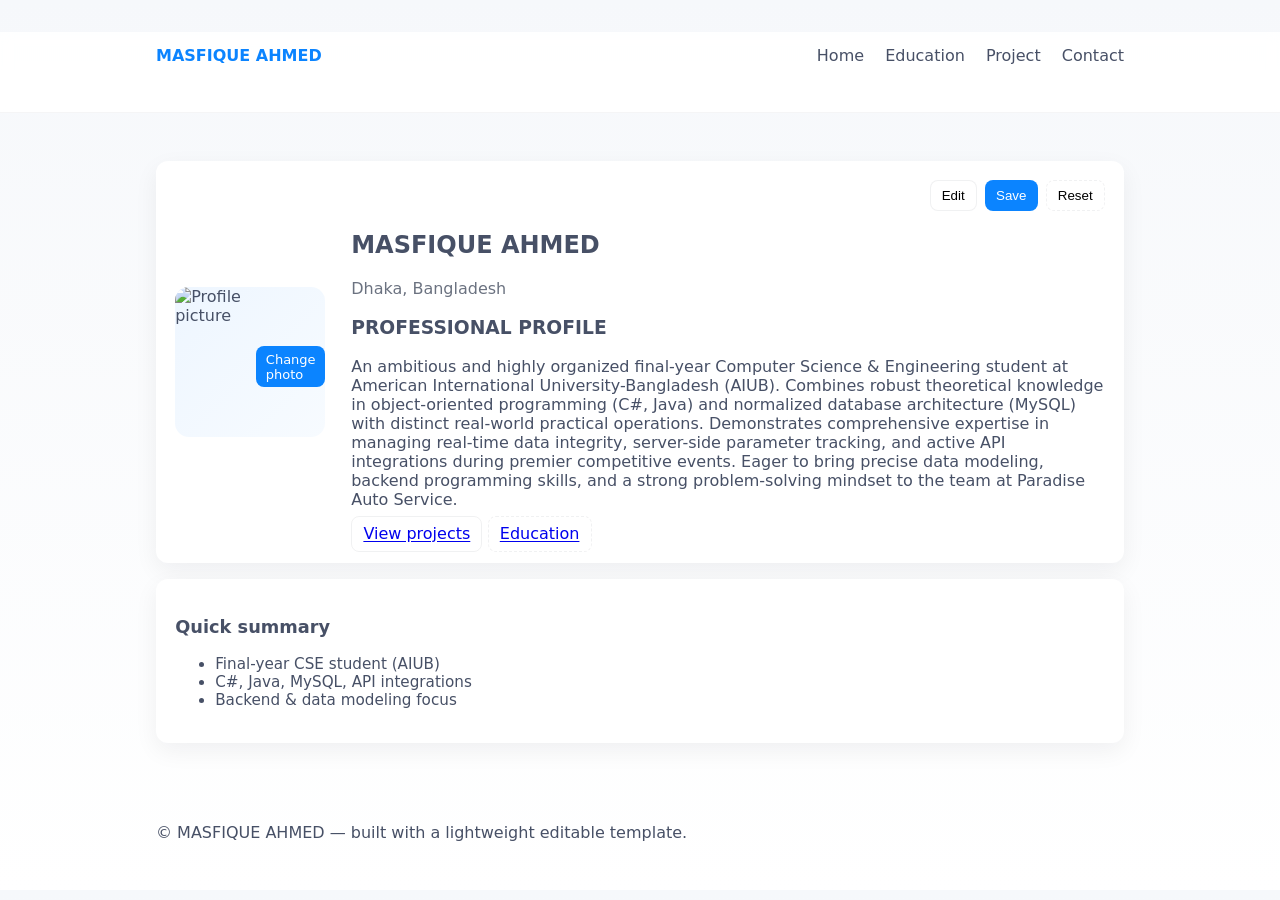
==== index.html @ b620c80f "Initial e-portfolio scaffold" ====
<!doctype html>
<html lang="en">
<head>
  <meta charset="utf-8" />
  <meta name="viewport" content="width=device-width,initial-scale=1" />
  <title>MASFIQUE AHMED — Portfolio</title>
  <link rel="stylesheet" href="css/styles.css">
</head>
<body>
  <header class="topbar">
    <div class="container topbar-inner">
      <a class="brand" href="index.html">MASFIQUE AHMED</a>
      <nav class="nav">
        <a href="index.html">Home</a>
        <a href="education.html">Education</a>
        <a href="projects.html">Project</a>
        <a href="contact.html">Contact</a>
      </nav>
    </div>
  </header>

  <main class="container">
    <section class="hero card">
      <div class="hero-left">
        <div class="avatar-wrap">
          <img id="profileImage" src="" alt="Profile picture" />
          <label class="upload-label">
            <input id="profileImageInput" type="file" accept="image/*" />
            Change photo
          </label>
        </div>
      </div>

      <div class="hero-right">
        <div class="actions">
          <button id="editToggle" class="btn">Edit</button>
          <button id="saveBtn" class="btn primary">Save</button>
          <button id="resetBtn" class="btn ghost">Reset</button>
        </div>

        <h1 id="fullName" contenteditable="false">MASFIQUE AHMED</h1>
        <p id="location" class="muted" contenteditable="false">Dhaka, Bangladesh</p>

        <h3>PROFESSIONAL PROFILE</h3>
        <p id="profileText" contenteditable="false">
An ambitious and highly organized final-year Computer Science &amp; Engineering student at American International University-Bangladesh (AIUB). Combines robust theoretical knowledge in object-oriented programming (C#, Java) and normalized database architecture (MySQL) with distinct real-world practical operations. Demonstrates comprehensive expertise in managing real-time data integrity, server-side parameter tracking, and active API integrations during premier competitive events. Eager to bring precise data modeling, backend programming skills, and a strong problem-solving mindset to the team at Paradise Auto Service.
        </p>

        <div class="quicklinks">
          <a href="projects.html" class="btn">View projects</a>
          <a href="education.html" class="btn ghost">Education</a>
        </div>
      </div>
    </section>

    <section class="card small">
      <h3>Quick summary</h3>
      <ul id="summaryList">
        <li contenteditable="false">Final-year CSE student (AIUB)</li>
        <li contenteditable="false">C#, Java, MySQL, API integrations</li>
        <li contenteditable="false">Backend &amp; data modeling focus</li>
      </ul>
    </section>
  </main>

  <footer class="footer">
    <div class="container">
      © <span id="footerName">MASFIQUE AHMED</span> — built with a lightweight editable template.
    </div>
  </footer>

  <script src="js/app.js"></script>
</body>
</html>
---- css/styles.css ----
:root{
  --bg:#f6f8fb; --card:#fff; --muted:#475066; --accent:#0b84ff; --glass: rgba(255,255,255,0.6);
  --radius:12px; --shadow: 0 8px 24px rgba(16,24,40,0.06);
  font-family: Inter, ui-sans-serif, system-ui, -apple-system, "Segoe UI", Roboto, "Helvetica Neue", Arial;
}
*{box-sizing:border-box}
body{margin:0;background:linear-gradient(180deg,var(--bg),#fff);color:var(--muted);-webkit-font-smoothing:antialiased}
.container{max-width:1000px;margin:2rem auto;padding:1rem}
.topbar{background:rgba(255,255,255,0.9);backdrop-filter:blur(6px);border-bottom:1px solid rgba(15,23,42,0.04)}
.topbar-inner{display:flex;justify-content:space-between;align-items:center;padding:0.9rem 1rem}
.brand{font-weight:700;color:var(--accent);text-decoration:none}
.nav a{margin-left:1rem;color:var(--muted);text-decoration:none}
.card{background:var(--card);border-radius:var(--radius);padding:1.2rem;box-shadow:var(--shadow);margin-bottom:1rem}
.hero{display:flex;gap:1rem;align-items:center}
.hero-left{flex:0 0 160px}
.hero-right{flex:1}
.avatar-wrap{position:relative;width:150px;height:150px;border-radius:14px;overflow:hidden;background:linear-gradient(135deg,#eef6ff,#f7fbff);display:flex;align-items:center;justify-content:center}
.avatar-wrap img{width:100%;height:100%;object-fit:cover;display:block}
.upload-label{display:inline-block;margin-top:0.6rem;background:#0b84ff;color:#fff;padding:0.35rem 0.6rem;border-radius:8px;font-size:13px;cursor:pointer}
.upload-label.small{padding:0.25rem 0.45rem;font-size:12px}
.actions{display:flex;gap:0.5rem;justify-content:flex-end;margin-bottom:0.6rem}
.btn{border:1px solid rgba(15,23,42,0.06);background:#fff;padding:0.45rem 0.7rem;border-radius:8px;cursor:pointer}
.btn.primary{background:var(--accent);color:#fff;border:none}
.btn.ghost{background:transparent;border:1px dashed rgba(15,23,42,0.06)}
.muted{color:#6b7280}
.small{font-size:0.95rem}
.edu-item{display:flex;gap:1rem;align-items:center;padding:.6rem 0}
.edu-meta{flex:1}
.edu-image img{width:140px;height:100px;object-fit:cover;border-radius:8px}
.project-card{display:flex;gap:1rem;align-items:flex-start;margin-bottom:1rem}
.project-image img{width:180px;height:110px;object-fit:cover;border-radius:8px}
.contact-grid{display:flex;gap:1rem;align-items:center}
.contact-photo img{width:120px;height:120px;object-fit:cover;border-radius:10px}
@media (max-width:800px){
  .hero{flex-direction:column;align-items:flex-start}
  .edu-item{flex-direction:column;align-items:flex-start}
  .project-card{flex-direction:column}
  .contact-grid{flex-direction:column}
}
[contenteditable="true"]{outline:2px dashed rgba(11,132,255,0.12);padding:.15rem;border-radius:6px}
input[type="file"]{display:none}
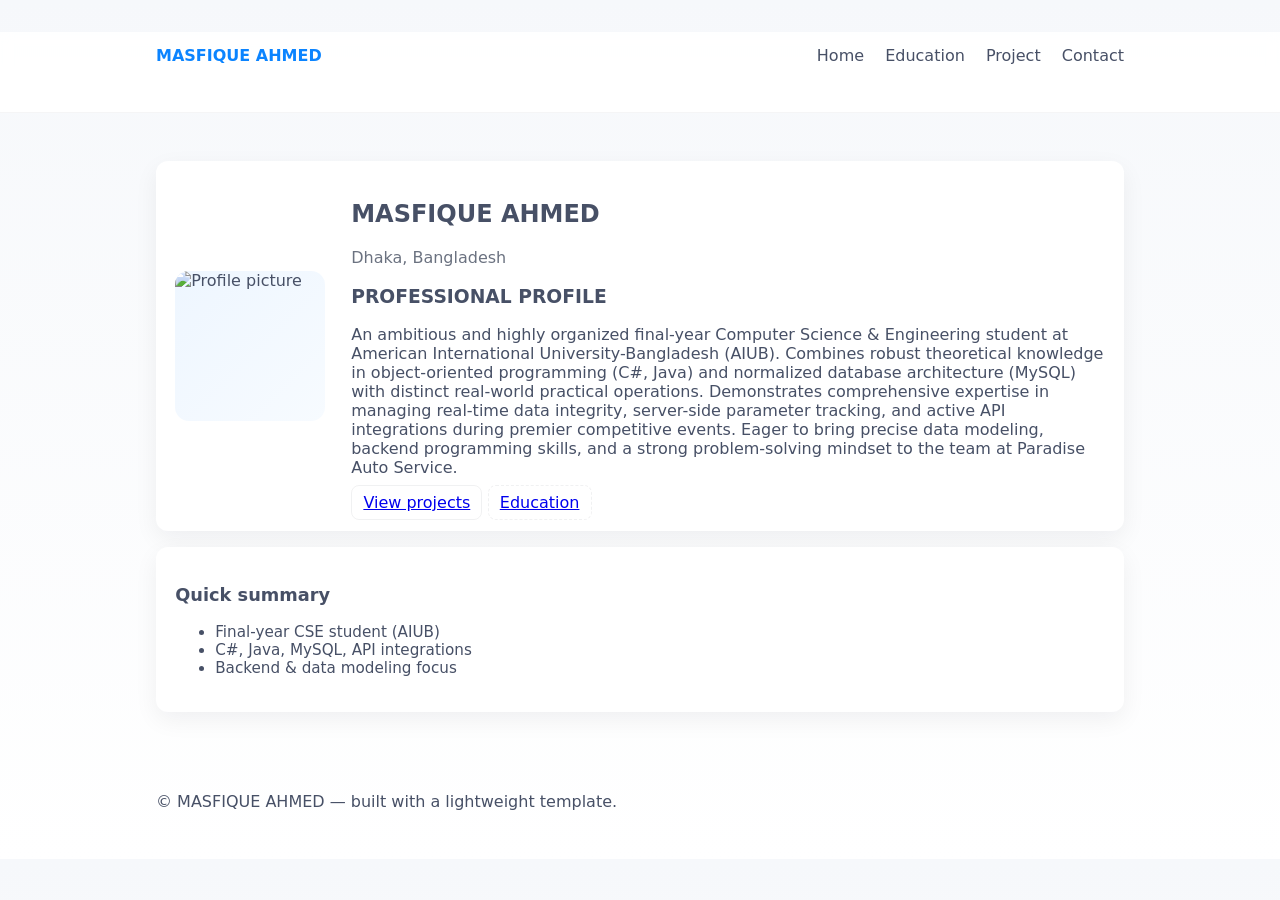
==== commit 4560b28e: "Make site view-only: remove edit/upload UI and switch to viewer-only JS" ====
--- a/index.html
+++ b/index.html
@@ -24,25 +24,15 @@
       <div class="hero-left">
         <div class="avatar-wrap">
           <img id="profileImage" src="" alt="Profile picture" />
-          <label class="upload-label">
-            <input id="profileImageInput" type="file" accept="image/*" />
-            Change photo
-          </label>
         </div>
       </div>
 
       <div class="hero-right">
-        <div class="actions">
-          <button id="editToggle" class="btn">Edit</button>
-          <button id="saveBtn" class="btn primary">Save</button>
-          <button id="resetBtn" class="btn ghost">Reset</button>
-        </div>
-
-        <h1 id="fullName" contenteditable="false">MASFIQUE AHMED</h1>
-        <p id="location" class="muted" contenteditable="false">Dhaka, Bangladesh</p>
+        <h1 id="fullName">MASFIQUE AHMED</h1>
+        <p id="location" class="muted">Dhaka, Bangladesh</p>
 
         <h3>PROFESSIONAL PROFILE</h3>
-        <p id="profileText" contenteditable="false">
+        <p id="profileText">
 An ambitious and highly organized final-year Computer Science &amp; Engineering student at American International University-Bangladesh (AIUB). Combines robust theoretical knowledge in object-oriented programming (C#, Java) and normalized database architecture (MySQL) with distinct real-world practical operations. Demonstrates comprehensive expertise in managing real-time data integrity, server-side parameter tracking, and active API integrations during premier competitive events. Eager to bring precise data modeling, backend programming skills, and a strong problem-solving mindset to the team at Paradise Auto Service.
         </p>
 
@@ -56,16 +46,16 @@
     <section class="card small">
       <h3>Quick summary</h3>
       <ul id="summaryList">
-        <li contenteditable="false">Final-year CSE student (AIUB)</li>
-        <li contenteditable="false">C#, Java, MySQL, API integrations</li>
-        <li contenteditable="false">Backend &amp; data modeling focus</li>
+        <li>Final-year CSE student (AIUB)</li>
+        <li>C#, Java, MySQL, API integrations</li>
+        <li>Backend &amp; data modeling focus</li>
       </ul>
     </section>
   </main>
 
   <footer class="footer">
     <div class="container">
-      © <span id="footerName">MASFIQUE AHMED</span> — built with a lightweight editable template.
+      © <span id="footerName">MASFIQUE AHMED</span> — built with a lightweight template.
     </div>
   </footer>
 
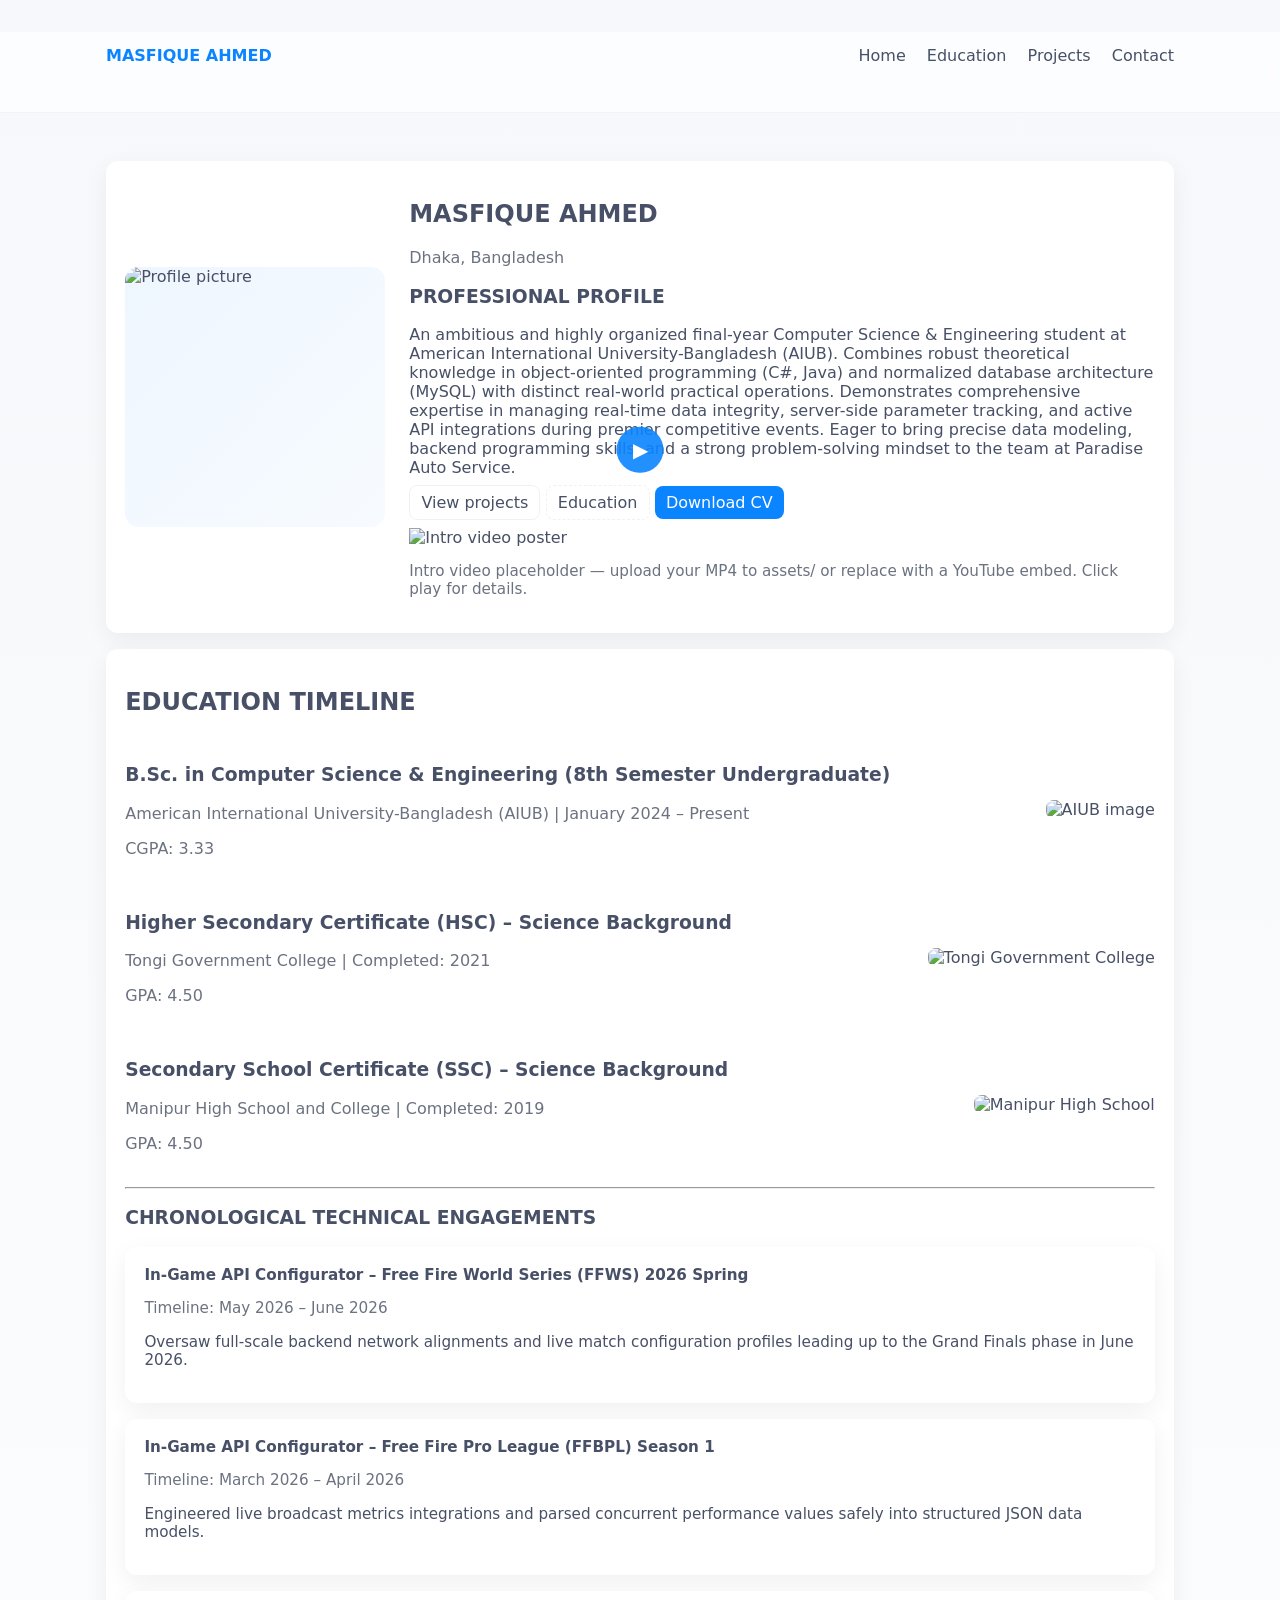
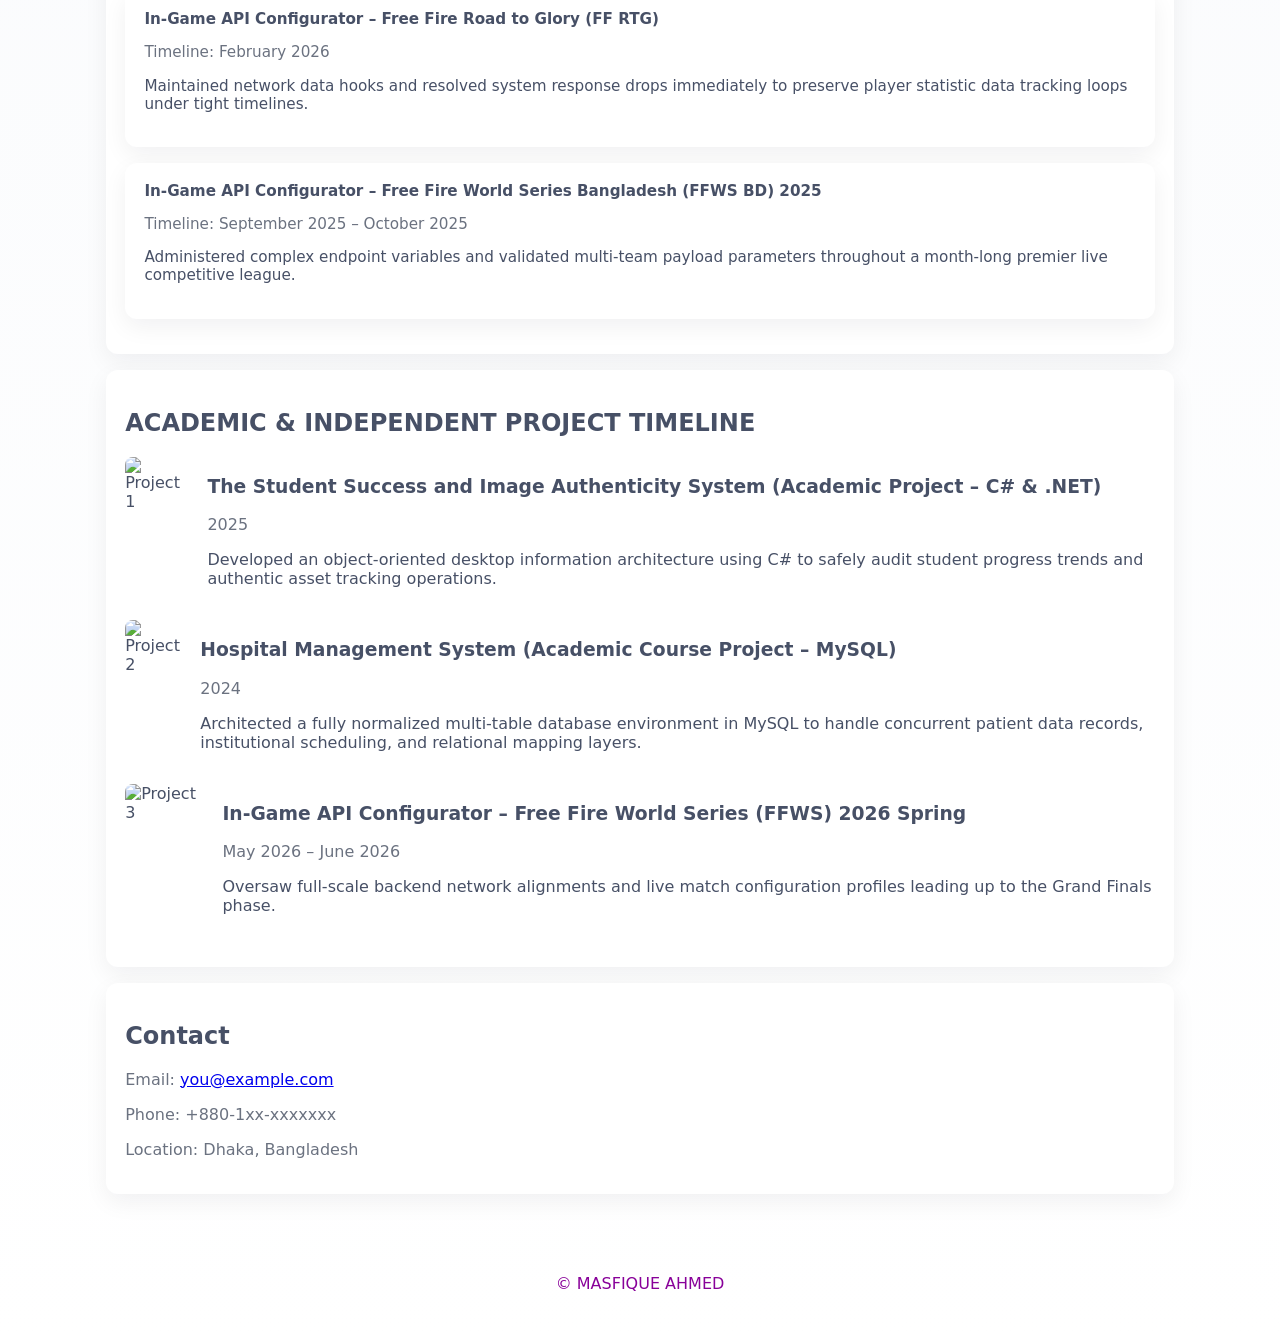
==== commit b2c6d464: "Convert to single-page site: add animations, intro video and CV placeholders" ====
--- a/index.html
+++ b/index.html
@@ -4,61 +4,184 @@
   <meta charset="utf-8" />
   <meta name="viewport" content="width=device-width,initial-scale=1" />
   <title>MASFIQUE AHMED — Portfolio</title>
+
+  <!-- AOS (Animate On Scroll) -->
+  <link href="https://cdnjs.cloudflare.com/ajax/libs/aos/2.3.4/aos.css" rel="stylesheet">
   <link rel="stylesheet" href="css/styles.css">
 </head>
 <body>
   <header class="topbar">
     <div class="container topbar-inner">
-      <a class="brand" href="index.html">MASFIQUE AHMED</a>
+      <a class="brand" href="#home">MASFIQUE AHMED</a>
       <nav class="nav">
-        <a href="index.html">Home</a>
-        <a href="education.html">Education</a>
-        <a href="projects.html">Project</a>
-        <a href="contact.html">Contact</a>
+        <a href="#home">Home</a>
+        <a href="#education">Education</a>
+        <a href="#projects">Projects</a>
+        <a href="#contact">Contact</a>
       </nav>
     </div>
   </header>
 
   <main class="container">
-    <section class="hero card">
-      <div class="hero-left">
+    <section id="home" class="hero card">
+      <div class="hero-left" data-aos="fade-right">
         <div class="avatar-wrap">
-          <img id="profileImage" src="" alt="Profile picture" />
+          <img id="profileImage" src="https://via.placeholder.com/300x300?text=Profile+Image" alt="Profile picture" />
         </div>
       </div>
 
-      <div class="hero-right">
+      <div class="hero-right" data-aos="fade-left">
         <h1 id="fullName">MASFIQUE AHMED</h1>
         <p id="location" class="muted">Dhaka, Bangladesh</p>
 
         <h3>PROFESSIONAL PROFILE</h3>
-        <p id="profileText">
-An ambitious and highly organized final-year Computer Science &amp; Engineering student at American International University-Bangladesh (AIUB). Combines robust theoretical knowledge in object-oriented programming (C#, Java) and normalized database architecture (MySQL) with distinct real-world practical operations. Demonstrates comprehensive expertise in managing real-time data integrity, server-side parameter tracking, and active API integrations during premier competitive events. Eager to bring precise data modeling, backend programming skills, and a strong problem-solving mindset to the team at Paradise Auto Service.
-        </p>
+        <p id="profileText">An ambitious and highly organized final-year Computer Science &amp; Engineering student at American International University-Bangladesh (AIUB). Combines robust theoretical knowledge in object-oriented programming (C#, Java) and normalized database architecture (MySQL) with distinct real-world practical operations. Demonstrates comprehensive expertise in managing real-time data integrity, server-side parameter tracking, and active API integrations during premier competitive events. Eager to bring precise data modeling, backend programming skills, and a strong problem-solving mindset to the team at Paradise Auto Service.</p>
 
         <div class="quicklinks">
-          <a href="projects.html" class="btn">View projects</a>
-          <a href="education.html" class="btn ghost">Education</a>
+          <a href="#projects" class="btn">View projects</a>
+          <a href="#education" class="btn ghost">Education</a>
+          <a href="assets/cv.pdf" class="btn primary" download>Download CV</a>
         </div>
+
+        <div class="intro-video" style="margin-top:1rem">
+          <div class="video-poster" id="videoPoster" aria-label="Intro video">
+            <img src="https://via.placeholder.com/800x450?text=Intro+video+placeholder" alt="Intro video poster" />
+            <button id="playVideo" class="play-btn">▶</button>
+          </div>
+          <p class="muted small">Intro video placeholder — upload your MP4 to assets/ or replace with a YouTube embed. Click play for details.</p>
+        </div>
+
       </div>
     </section>
 
-    <section class="card small">
-      <h3>Quick summary</h3>
-      <ul id="summaryList">
-        <li>Final-year CSE student (AIUB)</li>
-        <li>C#, Java, MySQL, API integrations</li>
-        <li>Backend &amp; data modeling focus</li>
-      </ul>
+    <section id="education" class="card" data-aos="fade-up">
+      <h2>EDUCATION TIMELINE</h2>
+
+      <article class="edu-item">
+        <div class="edu-meta">
+          <h3>B.Sc. in Computer Science &amp; Engineering (8th Semester Undergraduate)</h3>
+          <p class="muted">American International University-Bangladesh (AIUB) | January 2024 – Present</p>
+          <p class="muted">CGPA: 3.33</p>
+        </div>
+        <div class="edu-image">
+          <img src="https://via.placeholder.com/300x180?text=AIUB+image" alt="AIUB image" />
+        </div>
+      </article>
+
+      <article class="edu-item">
+        <div class="edu-meta">
+          <h3>Higher Secondary Certificate (HSC) – Science Background</h3>
+          <p class="muted">Tongi Government College | Completed: 2021</p>
+          <p class="muted">GPA: 4.50</p>
+        </div>
+        <div class="edu-image">
+          <img src="https://via.placeholder.com/300x180?text=Tongi+College" alt="Tongi Government College" />
+        </div>
+      </article>
+
+      <article class="edu-item">
+        <div class="edu-meta">
+          <h3>Secondary School Certificate (SSC) – Science Background</h3>
+          <p class="muted">Manipur High School and College | Completed: 2019</p>
+          <p class="muted">GPA: 4.50</p>
+        </div>
+        <div class="edu-image">
+          <img src="https://via.placeholder.com/300x180?text=Manipur+High+School" alt="Manipur High School" />
+        </div>
+      </article>
+
+      <hr />
+
+      <h3>CHRONOLOGICAL TECHNICAL ENGAGEMENTS</h3>
+      <div id="techEngagements">
+        <div class="card small item">
+          <strong>In-Game API Configurator – Free Fire World Series (FFWS) 2026 Spring</strong>
+          <p class="muted">Timeline: May 2026 – June 2026</p>
+          <p>Oversaw full-scale backend network alignments and live match configuration profiles leading up to the Grand Finals phase in June 2026.</p>
+        </div>
+
+        <div class="card small item">
+          <strong>In-Game API Configurator – Free Fire Pro League (FFBPL) Season 1</strong>
+          <p class="muted">Timeline: March 2026 – April 2026</p>
+          <p>Engineered live broadcast metrics integrations and parsed concurrent performance values safely into structured JSON data models.</p>
+        </div>
+
+        <div class="card small item">
+          <strong>In-Game API Configurator – Free Fire Road to Glory (FF RTG)</strong>
+          <p class="muted">Timeline: February 2026</p>
+          <p>Maintained network data hooks and resolved system response drops immediately to preserve player statistic data tracking loops under tight timelines.</p>
+        </div>
+
+        <div class="card small item">
+          <strong>In-Game API Configurator – Free Fire World Series Bangladesh (FFWS BD) 2025</strong>
+          <p class="muted">Timeline: September 2025 – October 2025</p>
+          <p>Administered complex endpoint variables and validated multi-team payload parameters throughout a month-long premier live competitive league.</p>
+        </div>
+      </div>
+
     </section>
+
+    <section id="projects" class="card" data-aos="fade-up">
+      <h2>ACADEMIC &amp; INDEPENDENT PROJECT TIMELINE</h2>
+
+      <div class="project-card">
+        <div class="project-image"><img src="https://via.placeholder.com/420x260?text=Project+1" alt="Project 1"></div>
+        <div class="project-body">
+          <h3>The Student Success and Image Authenticity System (Academic Project – C# &amp; .NET)</h3>
+          <p class="muted">2025</p>
+          <p>Developed an object-oriented desktop information architecture using C# to safely audit student progress trends and authentic asset tracking operations.</p>
+        </div>
+      </div>
+
+      <div class="project-card">
+        <div class="project-image"><img src="https://via.placeholder.com/420x260?text=Project+2" alt="Project 2"></div>
+        <div class="project-body">
+          <h3>Hospital Management System (Academic Course Project – MySQL)</h3>
+          <p class="muted">2024</p>
+          <p>Architected a fully normalized multi-table database environment in MySQL to handle concurrent patient data records, institutional scheduling, and relational mapping layers.</p>
+        </div>
+      </div>
+
+      <div class="project-card">
+        <div class="project-image"><img src="https://via.placeholder.com/420x260?text=Project+3" alt="Project 3"></div>
+        <div class="project-body">
+          <h3>In-Game API Configurator – Free Fire World Series (FFWS) 2026 Spring</h3>
+          <p class="muted">May 2026 – June 2026</p>
+          <p>Oversaw full-scale backend network alignments and live match configuration profiles leading up to the Grand Finals phase.</p>
+        </div>
+      </div>
+
+    </section>
+
+    <section id="contact" class="card" data-aos="fade-up">
+      <h2>Contact</h2>
+      <p class="muted">Email: <a href="mailto:you@example.com">you@example.com</a></p>
+      <p class="muted">Phone: +880-1xx-xxxxxxx</p>
+      <p class="muted">Location: Dhaka, Bangladesh</p>
+    </section>
+
   </main>
 
   <footer class="footer">
     <div class="container">
-      © <span id="footerName">MASFIQUE AHMED</span> — built with a lightweight template.
+      © MASFIQUE AHMED
     </div>
   </footer>
 
+  <!-- Video modal -->
+  <div id="videoModal" class="modal">
+    <div class="modal-content">
+      <button id="closeModal" class="modal-close">✕</button>
+      <div id="modalBody">
+        <h3>Intro video placeholder</h3>
+        <p>Replace this with your MP4 uploaded to <code>assets/intro.mp4</code> or replace the markup with a YouTube embed.
+        </p>
+        <p>When you have a video, upload it to <code>assets/intro.mp4</code> in the repo and replace this content with an HTML5 video tag or an iframe embed.</p>
+      </div>
+    </div>
+  </div>
+
+  <script src="https://cdnjs.cloudflare.com/ajax/libs/aos/2.3.4/aos.js"></script>
   <script src="js/app.js"></script>
 </body>
 </html>
--- a/css/styles.css
+++ b/css/styles.css
@@ -1,41 +1,47 @@
+/* Single-page styles and animations */
 :root{
   --bg:#f6f8fb; --card:#fff; --muted:#475066; --accent:#0b84ff; --glass: rgba(255,255,255,0.6);
   --radius:12px; --shadow: 0 8px 24px rgba(16,24,40,0.06);
   font-family: Inter, ui-sans-serif, system-ui, -apple-system, "Segoe UI", Roboto, "Helvetica Neue", Arial;
 }
 *{box-sizing:border-box}
+html{scroll-behavior:smooth}
 body{margin:0;background:linear-gradient(180deg,var(--bg),#fff);color:var(--muted);-webkit-font-smoothing:antialiased}
-.container{max-width:1000px;margin:2rem auto;padding:1rem}
-.topbar{background:rgba(255,255,255,0.9);backdrop-filter:blur(6px);border-bottom:1px solid rgba(15,23,42,0.04)}
+.container{max-width:1100px;margin:2rem auto;padding:1rem}
+.topbar{position:sticky;top:0;z-index:40;background:rgba(255,255,255,0.7);backdrop-filter:blur(6px);border-bottom:1px solid rgba(15,23,42,0.04)}
 .topbar-inner{display:flex;justify-content:space-between;align-items:center;padding:0.9rem 1rem}
 .brand{font-weight:700;color:var(--accent);text-decoration:none}
 .nav a{margin-left:1rem;color:var(--muted);text-decoration:none}
 .card{background:var(--card);border-radius:var(--radius);padding:1.2rem;box-shadow:var(--shadow);margin-bottom:1rem}
-.hero{display:flex;gap:1rem;align-items:center}
-.hero-left{flex:0 0 160px}
+.hero{display:flex;gap:1.5rem;align-items:center}
+.hero-left{flex:0 0 260px}
 .hero-right{flex:1}
-.avatar-wrap{position:relative;width:150px;height:150px;border-radius:14px;overflow:hidden;background:linear-gradient(135deg,#eef6ff,#f7fbff);display:flex;align-items:center;justify-content:center}
+.avatar-wrap{position:relative;width:260px;height:260px;border-radius:14px;overflow:hidden;background:linear-gradient(135deg,#eef6ff,#f7fbff);display:flex;align-items:center;justify-content:center}
 .avatar-wrap img{width:100%;height:100%;object-fit:cover;display:block}
-.upload-label{display:inline-block;margin-top:0.6rem;background:#0b84ff;color:#fff;padding:0.35rem 0.6rem;border-radius:8px;font-size:13px;cursor:pointer}
-.upload-label.small{padding:0.25rem 0.45rem;font-size:12px}
-.actions{display:flex;gap:0.5rem;justify-content:flex-end;margin-bottom:0.6rem}
-.btn{border:1px solid rgba(15,23,42,0.06);background:#fff;padding:0.45rem 0.7rem;border-radius:8px;cursor:pointer}
+.play-btn{position:absolute;left:50%;top:50%;transform:translate(-50%,-50%);background:rgba(11,132,255,0.9);color:#fff;border:none;border-radius:999px;padding:0.7rem 1rem;font-size:20px;cursor:pointer}
+.upload-label{display:none}
+.actions{display:none}
+.btn{border:1px solid rgba(15,23,42,0.06);background:#fff;padding:0.45rem 0.7rem;border-radius:8px;cursor:pointer;text-decoration:none;color:inherit}
 .btn.primary{background:var(--accent);color:#fff;border:none}
 .btn.ghost{background:transparent;border:1px dashed rgba(15,23,42,0.06)}
 .muted{color:#6b7280}
 .small{font-size:0.95rem}
 .edu-item{display:flex;gap:1rem;align-items:center;padding:.6rem 0}
 .edu-meta{flex:1}
-.edu-image img{width:140px;height:100px;object-fit:cover;border-radius:8px}
+.edu-image img{width:300px;height:180px;object-fit:cover;border-radius:8px}
 .project-card{display:flex;gap:1rem;align-items:flex-start;margin-bottom:1rem}
-.project-image img{width:180px;height:110px;object-fit:cover;border-radius:8px}
+.project-image img{width:420px;height:260px;object-fit:cover;border-radius:8px}
 .contact-grid{display:flex;gap:1rem;align-items:center}
 .contact-photo img{width:120px;height:120px;object-fit:cover;border-radius:10px}
-@media (max-width:800px){
+.footer{margin-top:2rem;text-align:center;color:#809}
+@media (max-width:900px){
   .hero{flex-direction:column;align-items:flex-start}
-  .edu-item{flex-direction:column;align-items:flex-start}
-  .project-card{flex-direction:column}
-  .contact-grid{flex-direction:column}
+  .hero-left{width:100%;flex:unset}
+  .avatar-wrap{width:100%;height:220px}
+  .project-image img{width:100%;height:auto}
+  .edu-image img{width:100%;height:auto}
 }
-[contenteditable="true"]{outline:2px dashed rgba(11,132,255,0.12);padding:.15rem;border-radius:6px}
-input[type="file"]{display:none}
+/* modal */
+.modal{display:none;position:fixed;inset:0;background:rgba(10,12,20,0.6);z-index:120;align-items:center;justify-content:center;padding:1rem}
+.modal-content{background:#fff;border-radius:10px;max-width:900px;width:100%;padding:1rem;position:relative}
+.modal-close{position:absolute;right:10px;top:10px;border:none;background:transparent;font-size:20px;cursor:pointer}
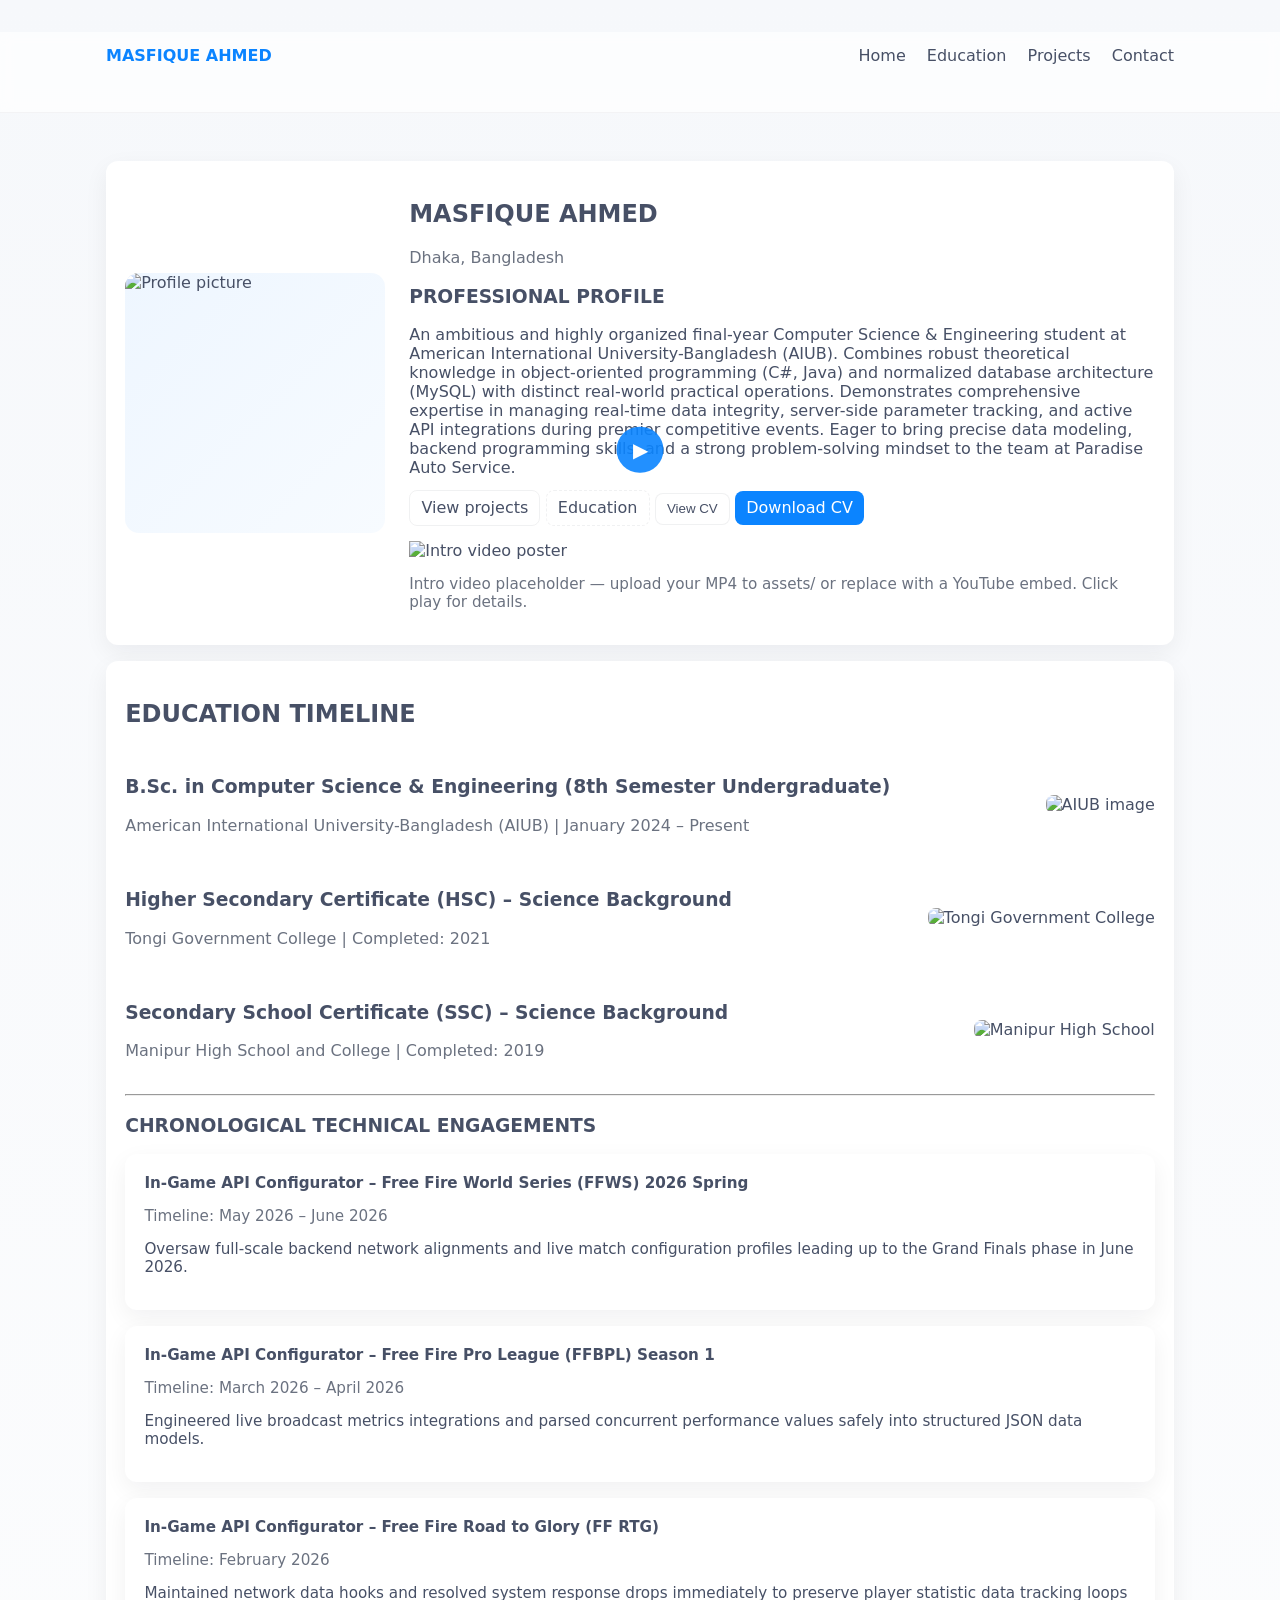
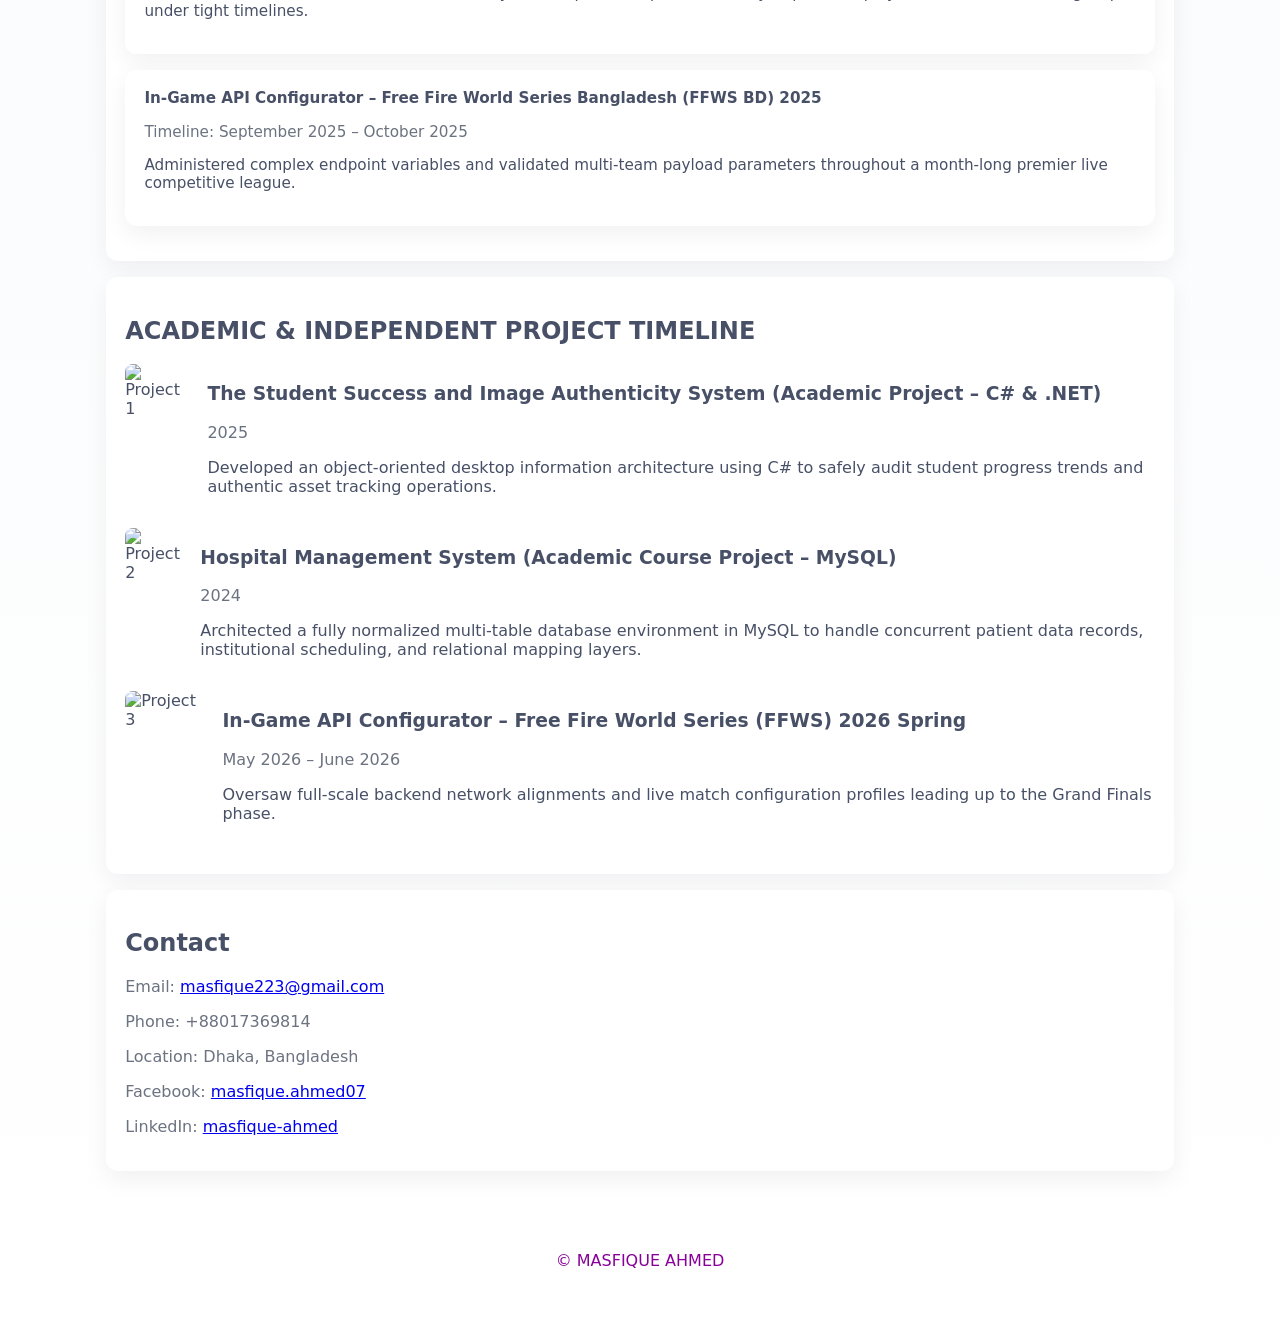
==== commit eb94dc39: "Add CV view modal and Download CV link (embed PDF)" ====
--- a/index.html
+++ b/index.html
@@ -40,7 +40,8 @@
         <div class="quicklinks">
           <a href="#projects" class="btn">View projects</a>
           <a href="#education" class="btn ghost">Education</a>
-          <a href="assets/cv.pdf" class="btn primary" download>Download CV</a>
+          <button id="viewCvBtn" class="btn">View CV</button>
+          <a href="/Chronological_CV_Masfique_Ahmed.pdf" class="btn primary" target="_blank" rel="noopener" download>Download CV</a>
         </div>
 
         <div class="intro-video" style="margin-top:1rem">
@@ -61,7 +62,6 @@
         <div class="edu-meta">
           <h3>B.Sc. in Computer Science &amp; Engineering (8th Semester Undergraduate)</h3>
           <p class="muted">American International University-Bangladesh (AIUB) | January 2024 – Present</p>
-          <p class="muted">CGPA: 3.33</p>
         </div>
         <div class="edu-image">
           <img src="https://via.placeholder.com/300x180?text=AIUB+image" alt="AIUB image" />
@@ -72,7 +72,6 @@
         <div class="edu-meta">
           <h3>Higher Secondary Certificate (HSC) – Science Background</h3>
           <p class="muted">Tongi Government College | Completed: 2021</p>
-          <p class="muted">GPA: 4.50</p>
         </div>
         <div class="edu-image">
           <img src="https://via.placeholder.com/300x180?text=Tongi+College" alt="Tongi Government College" />
@@ -83,7 +82,6 @@
         <div class="edu-meta">
           <h3>Secondary School Certificate (SSC) – Science Background</h3>
           <p class="muted">Manipur High School and College | Completed: 2019</p>
-          <p class="muted">GPA: 4.50</p>
         </div>
         <div class="edu-image">
           <img src="https://via.placeholder.com/300x180?text=Manipur+High+School" alt="Manipur High School" />
@@ -155,9 +153,11 @@
 
     <section id="contact" class="card" data-aos="fade-up">
       <h2>Contact</h2>
-      <p class="muted">Email: <a href="mailto:you@example.com">you@example.com</a></p>
-      <p class="muted">Phone: +880-1xx-xxxxxxx</p>
+      <p class="muted">Email: <a href="mailto:masfique223@gmail.com">masfique223@gmail.com</a></p>
+      <p class="muted">Phone: +88017369814</p>
       <p class="muted">Location: Dhaka, Bangladesh</p>
+      <p class="muted">Facebook: <a href="https://www.facebook.com/masfique.ahmed07/" target="_blank" rel="noopener">masfique.ahmed07</a></p>
+      <p class="muted">LinkedIn: <a href="https://www.linkedin.com/in/masfique-ahmed-29a840279/" target="_blank" rel="noopener">masfique-ahmed</a></p>
     </section>
 
   </main>
@@ -181,6 +181,20 @@
     </div>
   </div>
 
+  <!-- CV modal -->
+  <div id="cvModal" class="modal">
+    <div class="modal-content">
+      <button id="closeCv" class="modal-close">✕</button>
+      <div id="cvBody">
+        <h3>Curriculum Vitae — Masfique Ahmed</h3>
+        <iframe id="cvFrame" src="/Chronological_CV_Masfique_Ahmed.pdf" style="width:100%;height:600px;border:0" title="CV"></iframe>
+        <p style="margin-top:0.6rem">
+          <a id="cvDownload" class="btn primary" href="/Chronological_CV_Masfique_Ahmed.pdf" target="_blank" rel="noopener" download>Download CV</a>
+        </p>
+      </div>
+    </div>
+  </div>
+
   <script src="https://cdnjs.cloudflare.com/ajax/libs/aos/2.3.4/aos.js"></script>
   <script src="js/app.js"></script>
 </body>
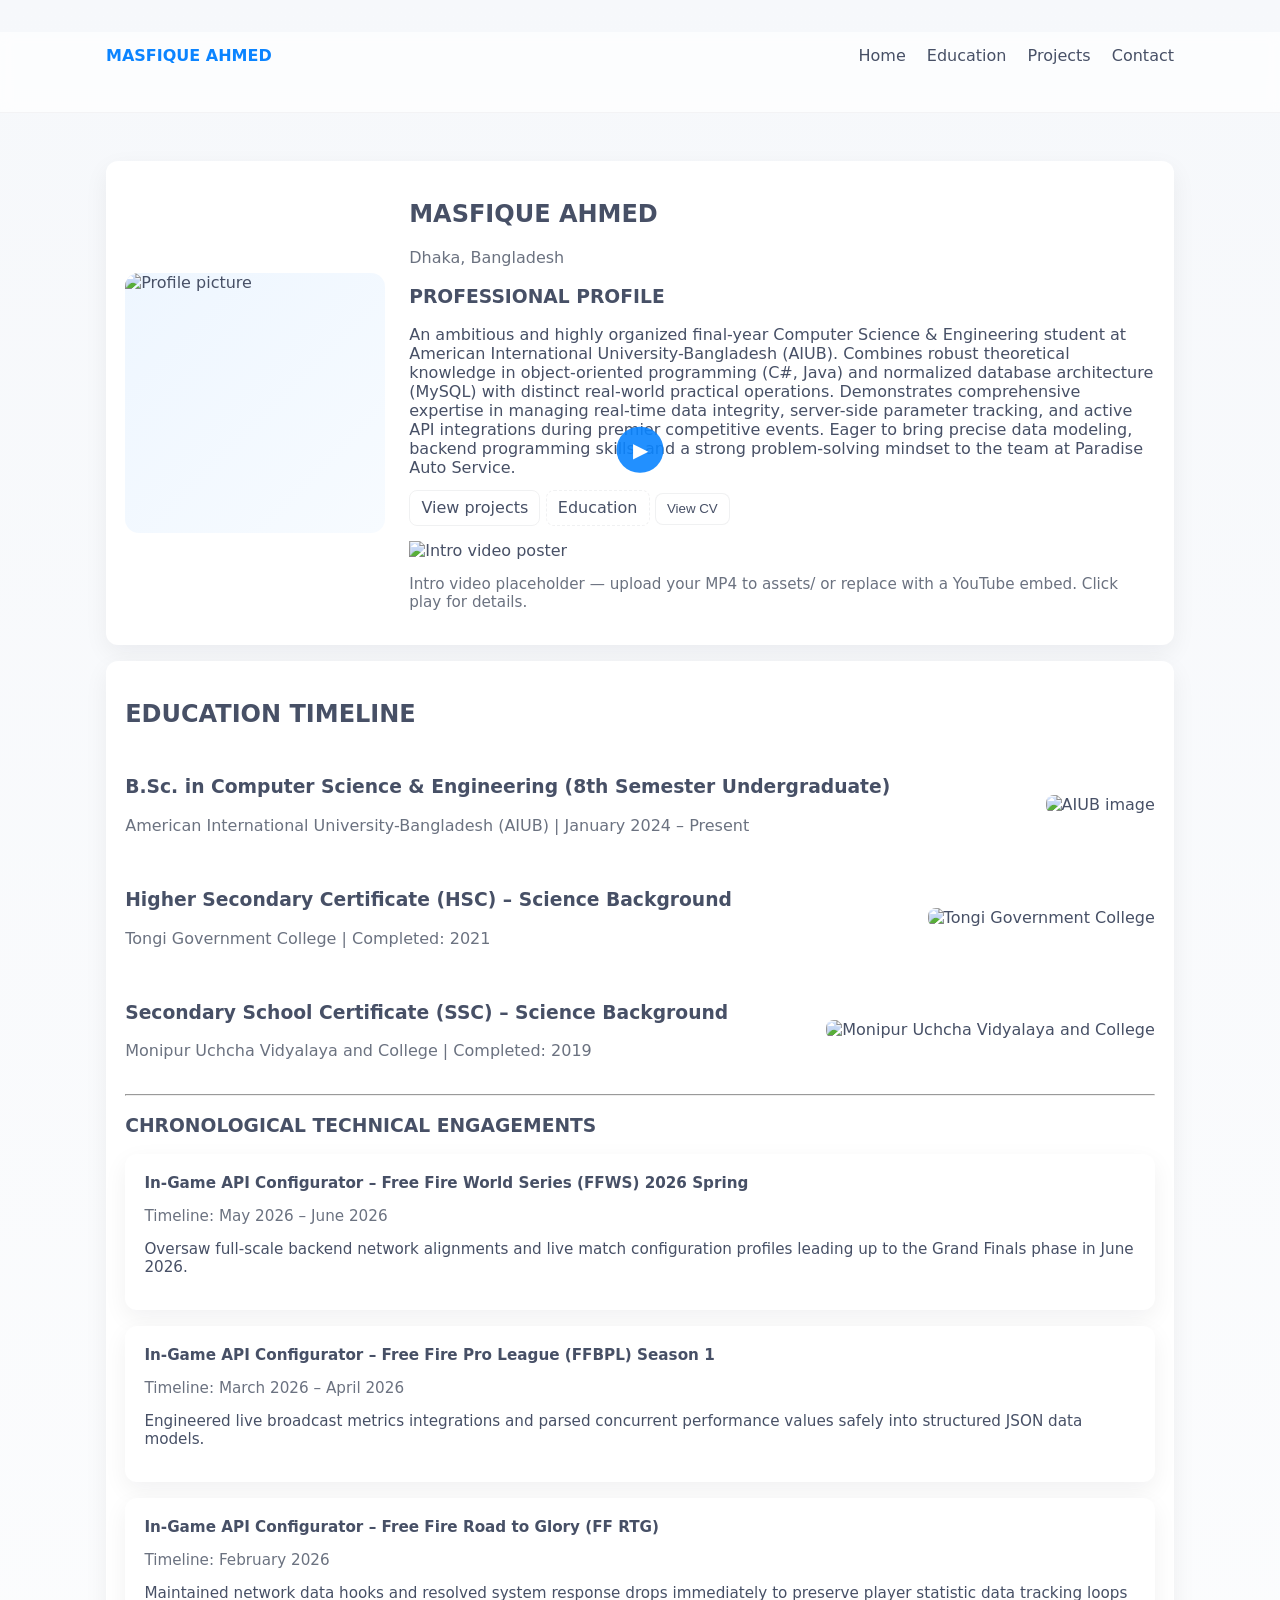
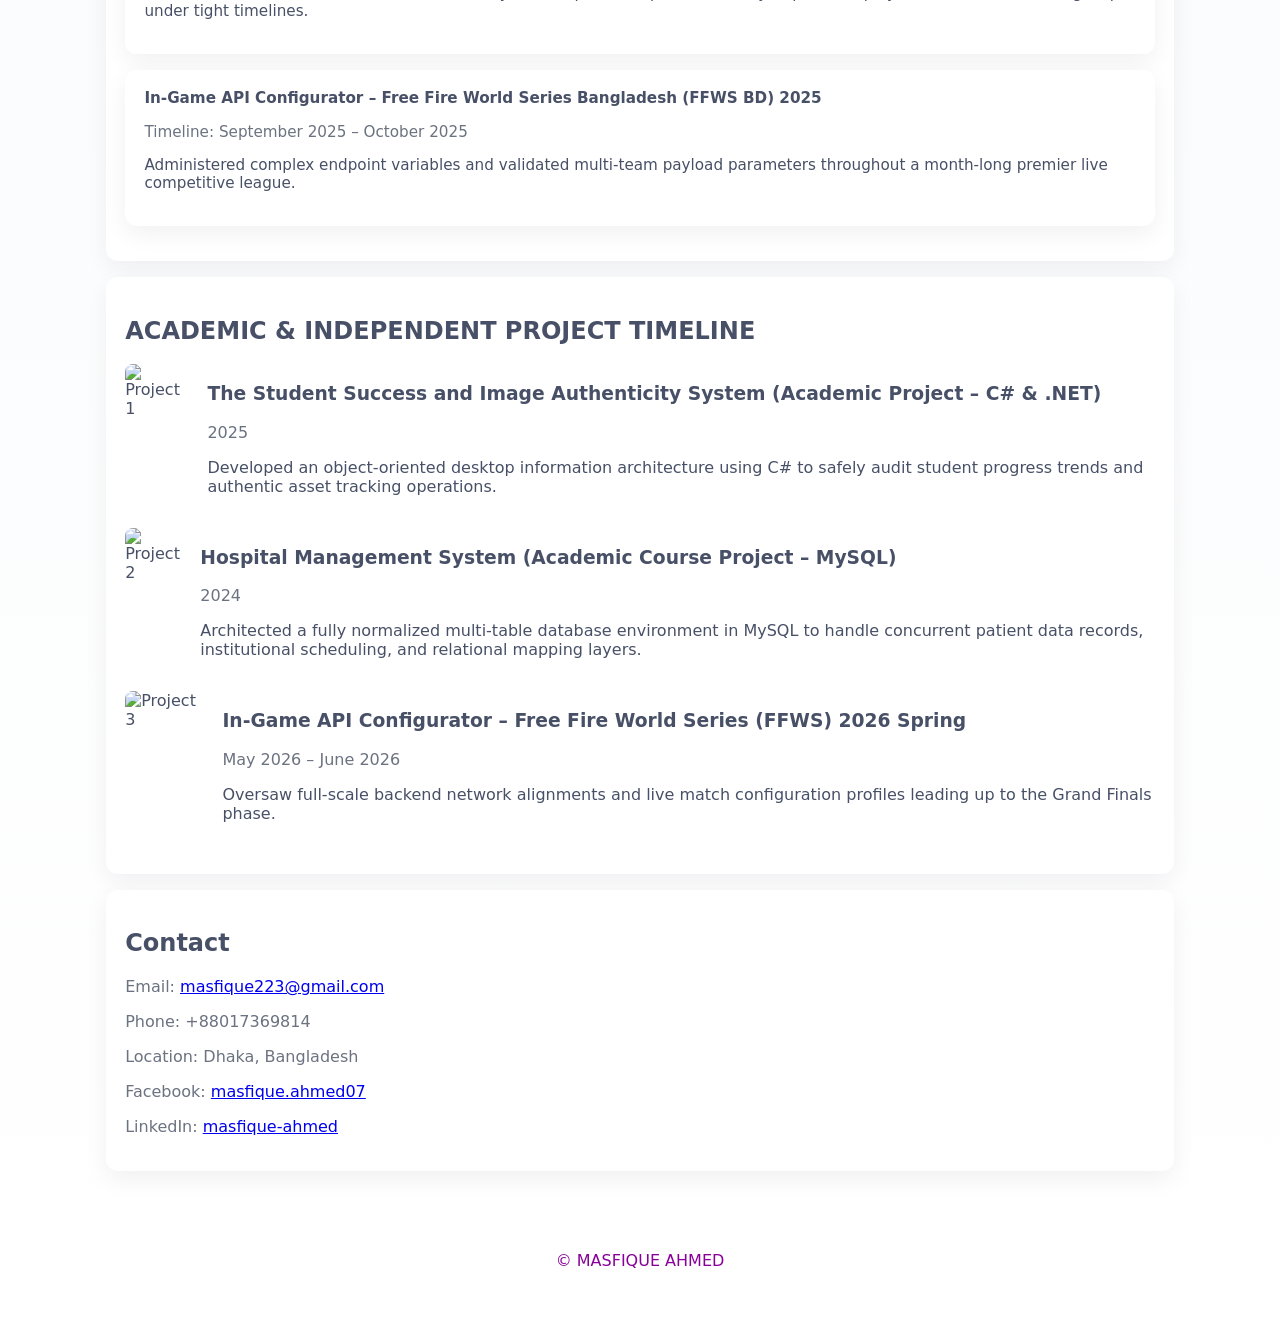
==== commit 296b3a64: "Remove Download CV button from hero quicklinks and rename Manipur school to Monipur Uchcha Vidyalaya" ====
--- a/index.html
+++ b/index.html
@@ -41,7 +41,6 @@
           <a href="#projects" class="btn">View projects</a>
           <a href="#education" class="btn ghost">Education</a>
           <button id="viewCvBtn" class="btn">View CV</button>
-          <a href="/Chronological_CV_Masfique_Ahmed.pdf" class="btn primary" target="_blank" rel="noopener" download>Download CV</a>
         </div>
 
         <div class="intro-video" style="margin-top:1rem">
@@ -81,10 +80,10 @@
       <article class="edu-item">
         <div class="edu-meta">
           <h3>Secondary School Certificate (SSC) – Science Background</h3>
-          <p class="muted">Manipur High School and College | Completed: 2019</p>
+          <p class="muted">Monipur Uchcha Vidyalaya and College | Completed: 2019</p>
         </div>
         <div class="edu-image">
-          <img src="https://via.placeholder.com/300x180?text=Manipur+High+School" alt="Manipur High School" />
+          <img src="https://via.placeholder.com/300x180?text=Monipur+Uchcha+Vidyalaya" alt="Monipur Uchcha Vidyalaya and College" />
         </div>
       </article>
 
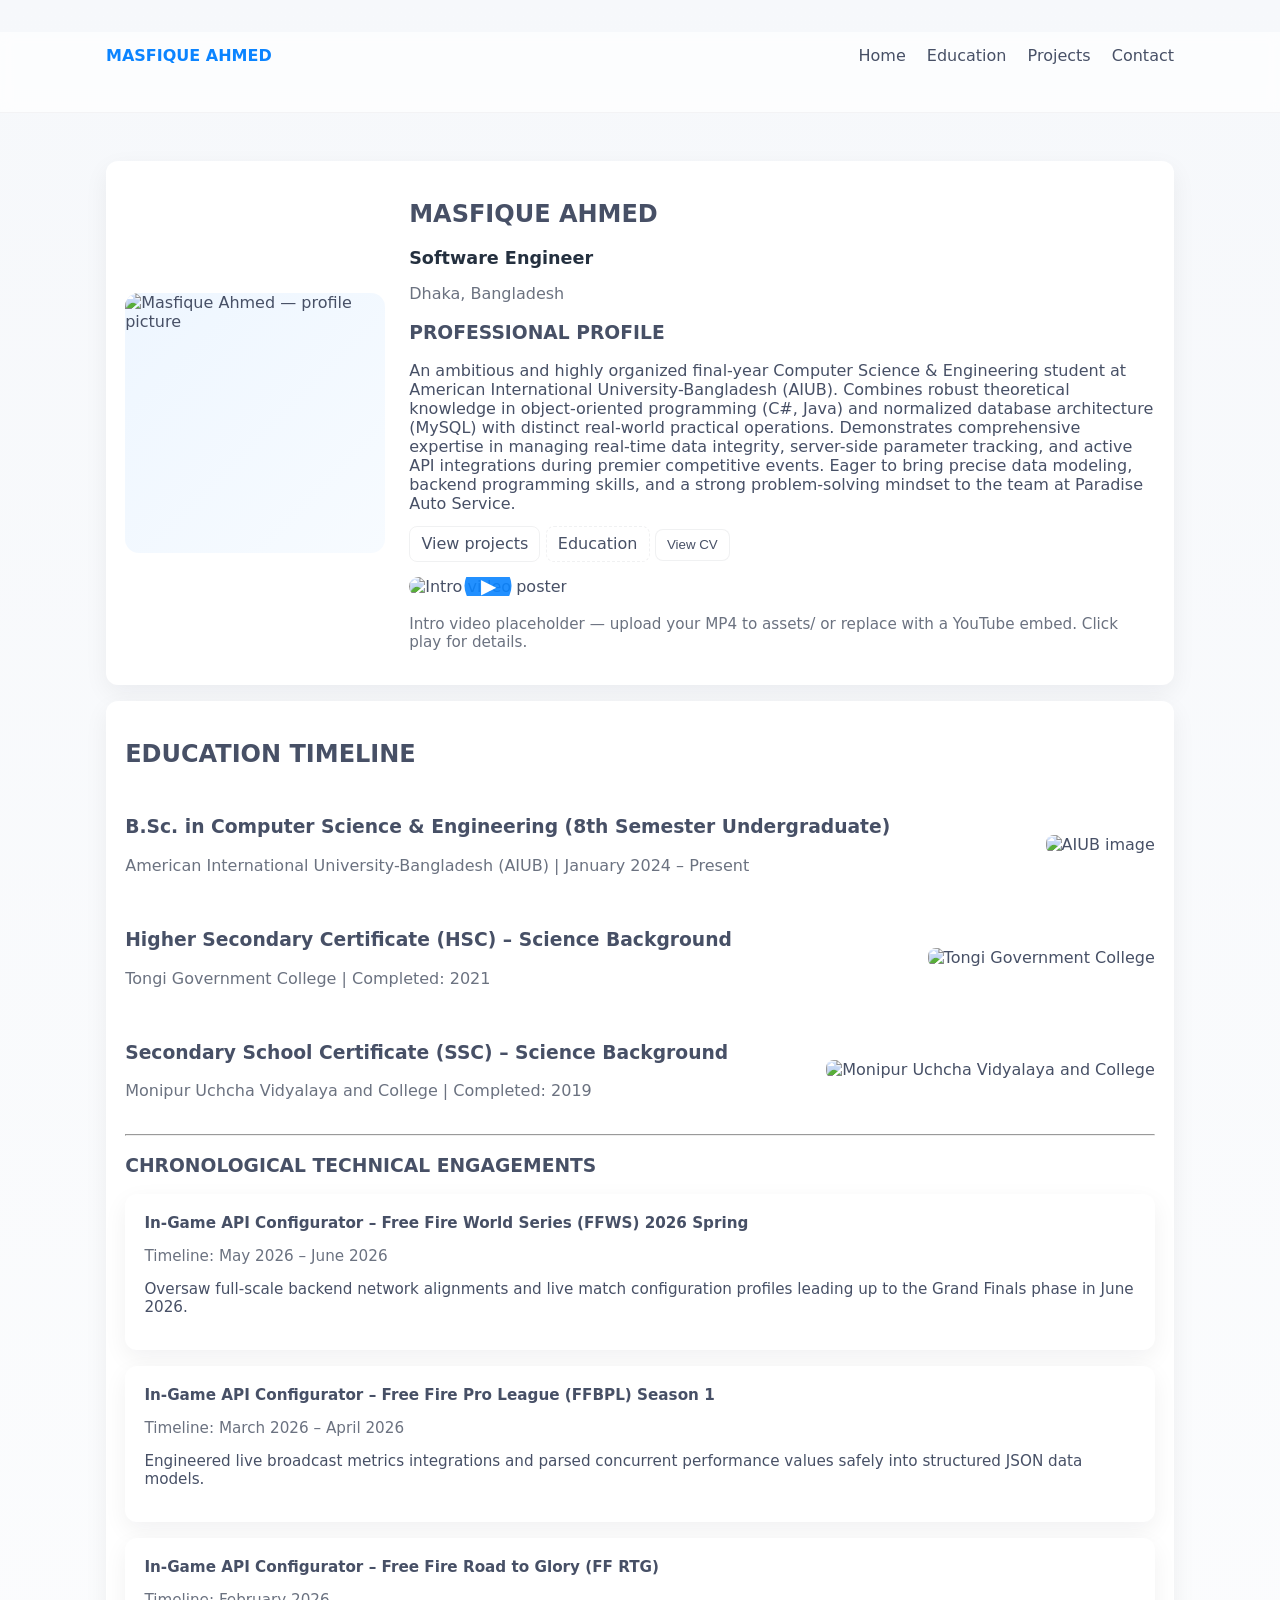
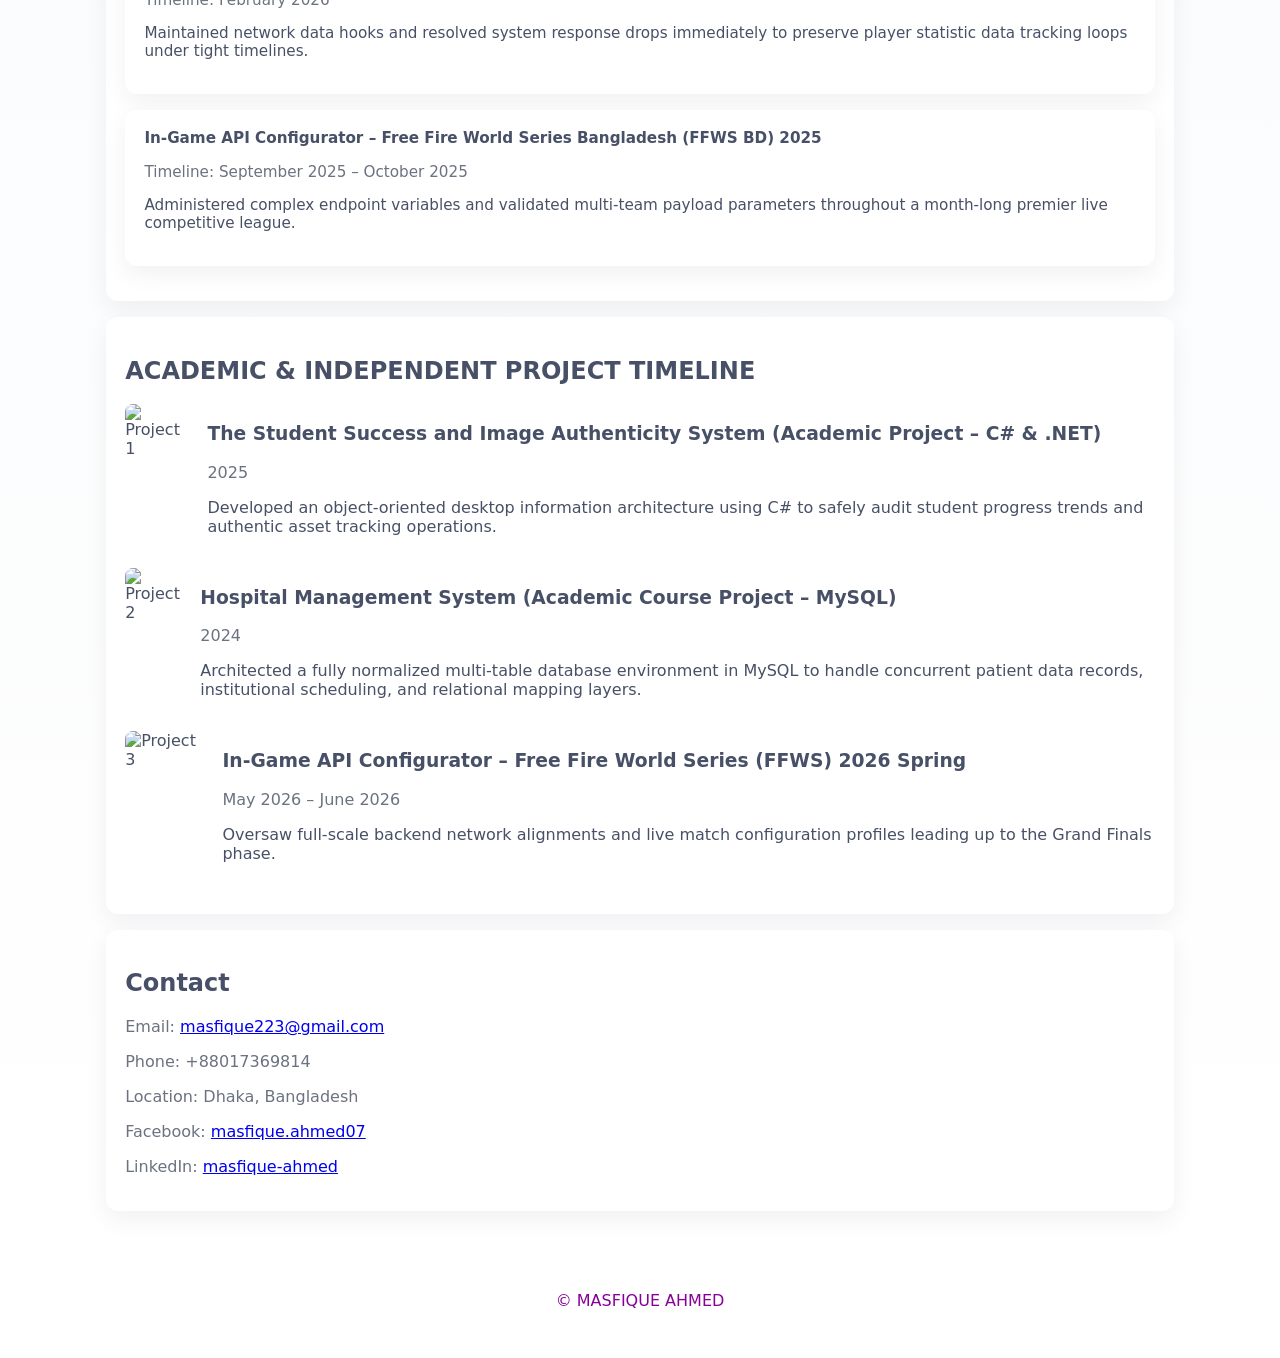
==== commit eeeb12d1: "Fix play button overlay, add title and use profile image; minor CSS updates" ====
--- a/index.html
+++ b/index.html
@@ -26,12 +26,13 @@
     <section id="home" class="hero card">
       <div class="hero-left" data-aos="fade-right">
         <div class="avatar-wrap">
-          <img id="profileImage" src="https://via.placeholder.com/300x300?text=Profile+Image" alt="Profile picture" />
+          <img id="profileImage" src="assets/profile.jpg" alt="Masfique Ahmed — profile picture" />
         </div>
       </div>
 
       <div class="hero-right" data-aos="fade-left">
         <h1 id="fullName">MASFIQUE AHMED</h1>
+        <h2 class="title">Software Engineer</h2>
         <p id="location" class="muted">Dhaka, Bangladesh</p>
 
         <h3>PROFESSIONAL PROFILE</h3>
@@ -46,7 +47,7 @@
         <div class="intro-video" style="margin-top:1rem">
           <div class="video-poster" id="videoPoster" aria-label="Intro video">
             <img src="https://via.placeholder.com/800x450?text=Intro+video+placeholder" alt="Intro video poster" />
-            <button id="playVideo" class="play-btn">▶</button>
+            <button id="playVideo" class="play-btn" aria-label="Play intro video">▶</button>
           </div>
           <p class="muted small">Intro video placeholder — upload your MP4 to assets/ or replace with a YouTube embed. Click play for details.</p>
         </div>
--- a/css/styles.css
+++ b/css/styles.css
@@ -18,7 +18,8 @@
 .hero-right{flex:1}
 .avatar-wrap{position:relative;width:260px;height:260px;border-radius:14px;overflow:hidden;background:linear-gradient(135deg,#eef6ff,#f7fbff);display:flex;align-items:center;justify-content:center}
 .avatar-wrap img{width:100%;height:100%;object-fit:cover;display:block}
-.play-btn{position:absolute;left:50%;top:50%;transform:translate(-50%,-50%);background:rgba(11,132,255,0.9);color:#fff;border:none;border-radius:999px;padding:0.7rem 1rem;font-size:20px;cursor:pointer}
+.title{font-size:1.1rem;color:#24303f;margin:0.25rem 0 0.6rem;font-weight:600}
+.play-btn{position:absolute;left:50%;top:50%;transform:translate(-50%,-50%);background:rgba(11,132,255,0.9);color:#fff;border:none;border-radius:999px;padding:0.7rem 1rem;font-size:20px;cursor:pointer;z-index:3}
 .upload-label{display:none}
 .actions{display:none}
 .btn{border:1px solid rgba(15,23,42,0.06);background:#fff;padding:0.45rem 0.7rem;border-radius:8px;cursor:pointer;text-decoration:none;color:inherit}
@@ -41,6 +42,9 @@
   .project-image img{width:100%;height:auto}
   .edu-image img{width:100%;height:auto}
 }
+/* video poster and modal fixes */
+.video-poster{position:relative;display:inline-block;max-width:420px;border-radius:10px;overflow:hidden}
+.video-poster img{width:100%;height:auto;display:block}
 /* modal */
 .modal{display:none;position:fixed;inset:0;background:rgba(10,12,20,0.6);z-index:120;align-items:center;justify-content:center;padding:1rem}
 .modal-content{background:#fff;border-radius:10px;max-width:900px;width:100%;padding:1rem;position:relative}
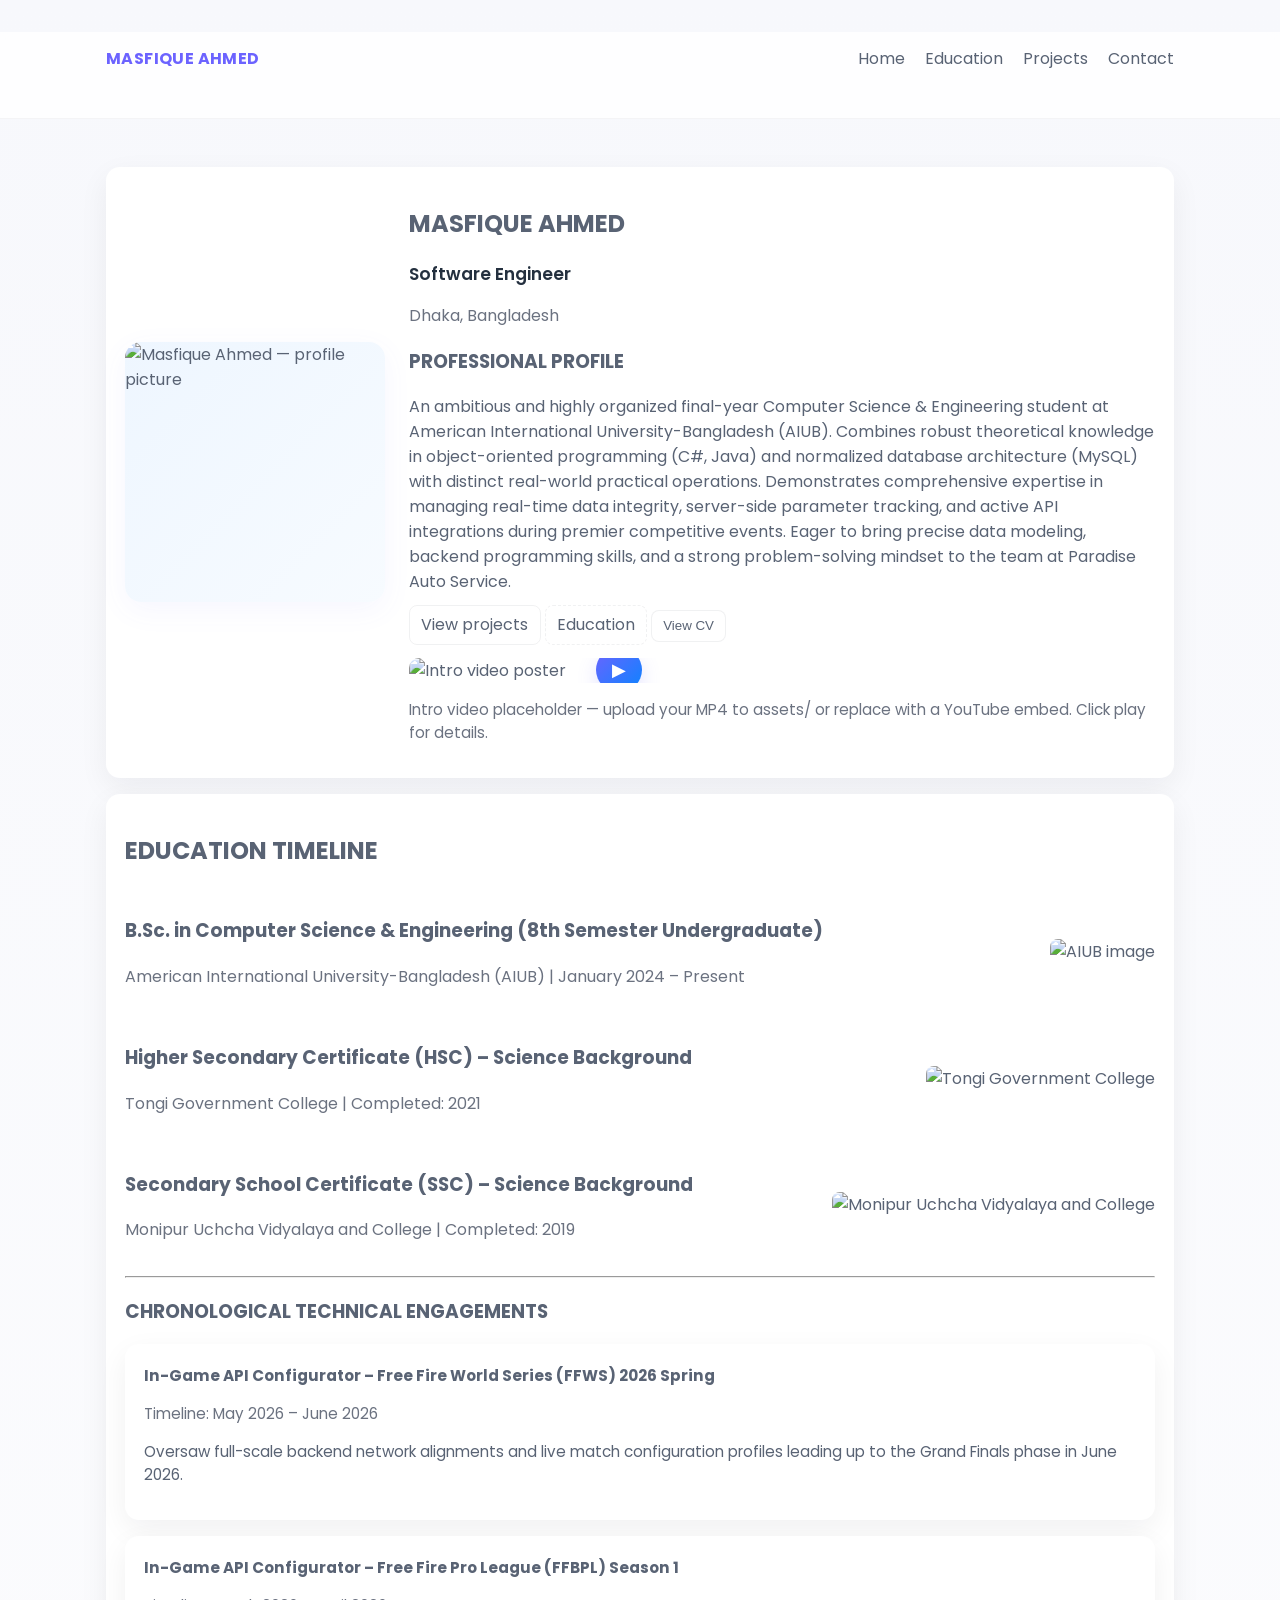
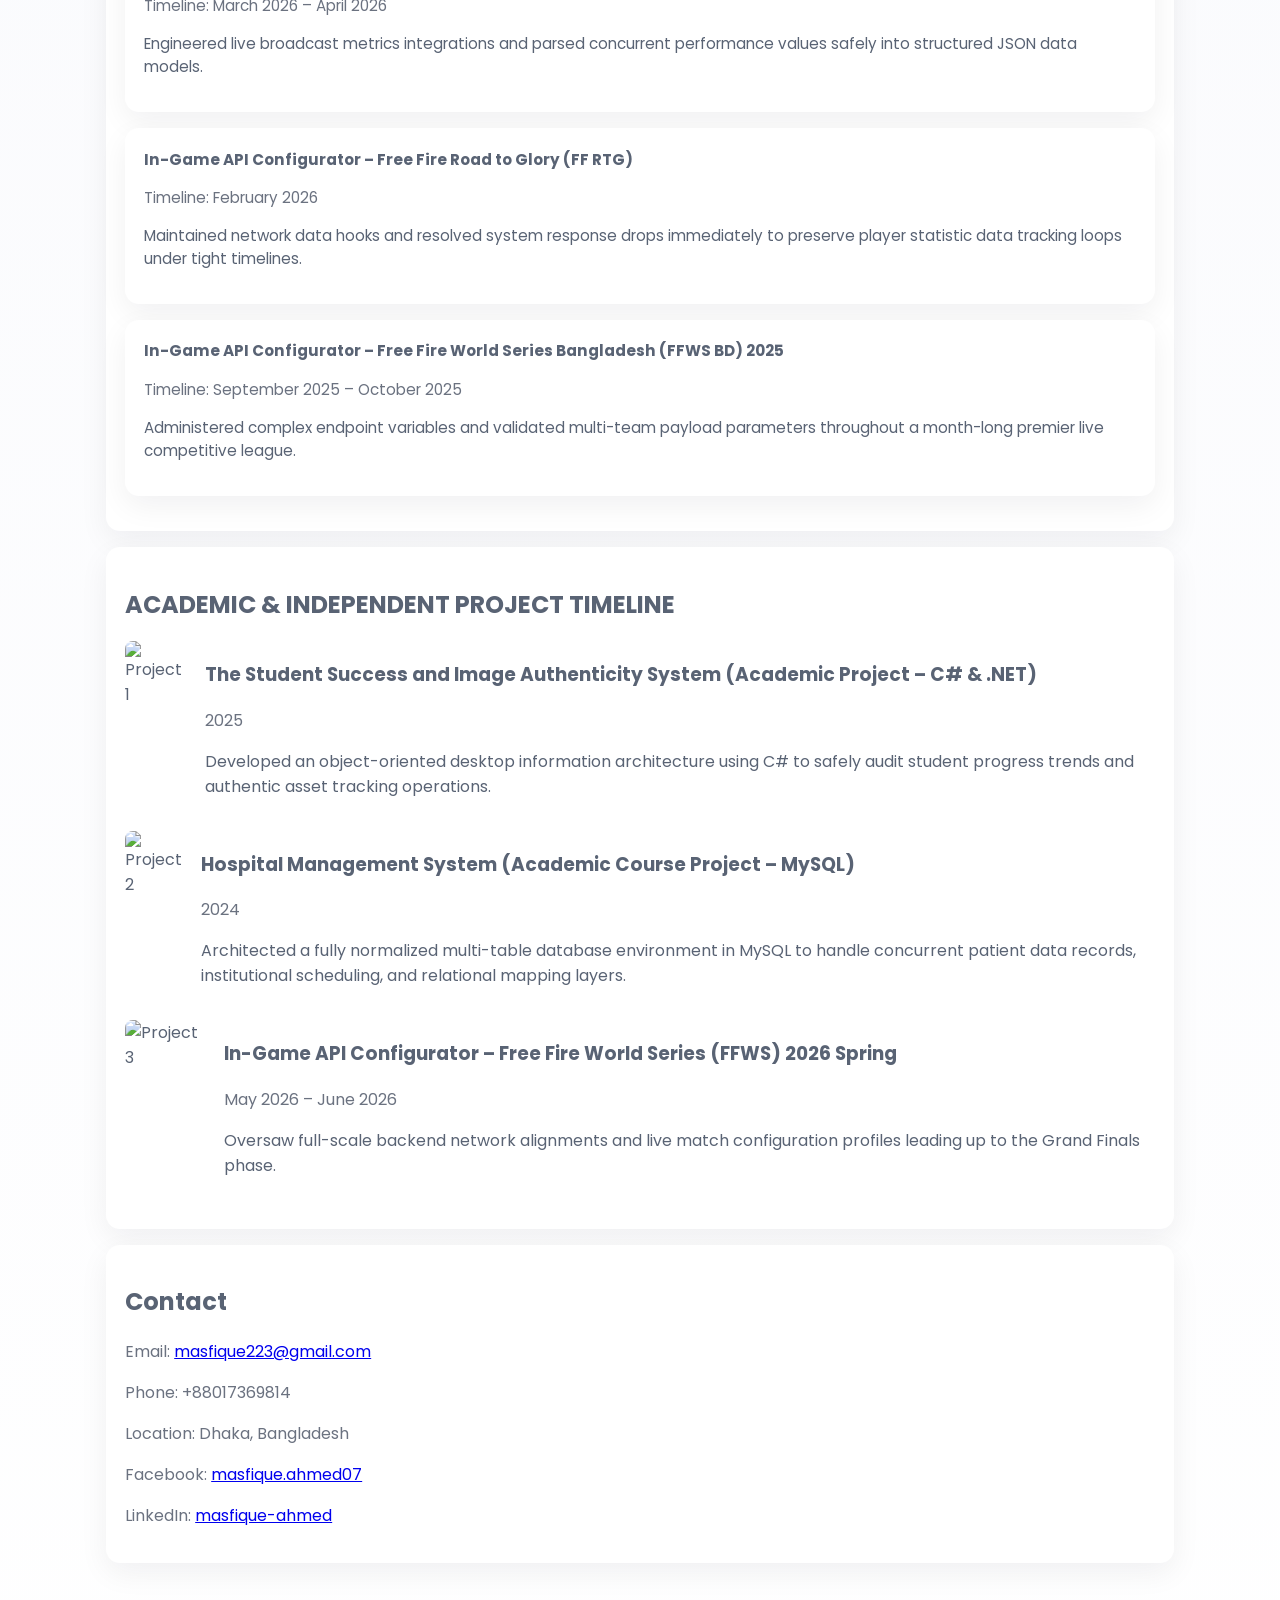
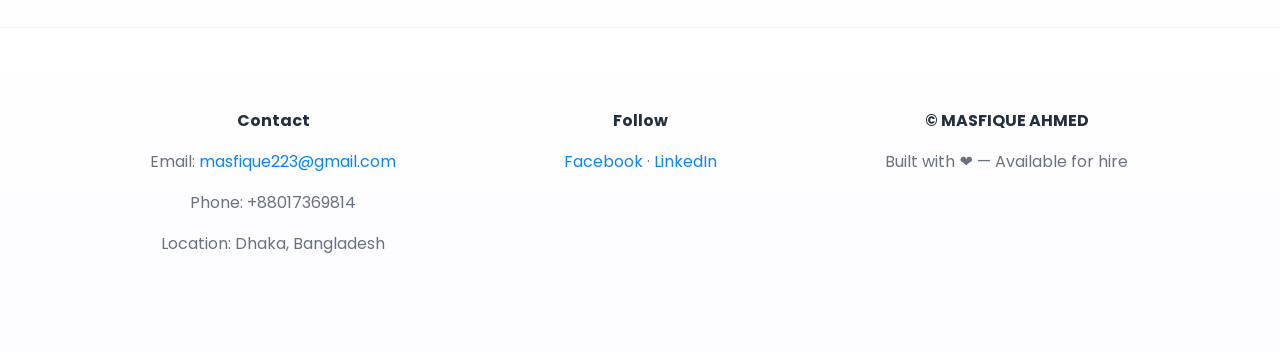
==== commit a2cfb8a8: "Add contact footer, modernize font/colors and transitions" ====
--- a/index.html
+++ b/index.html
@@ -5,6 +5,8 @@
   <meta name="viewport" content="width=device-width,initial-scale=1" />
   <title>MASFIQUE AHMED — Portfolio</title>
 
+  <!-- Google Font: Poppins -->
+  <link href="https://fonts.googleapis.com/css2?family=Poppins:wght@300;400;600;700&display=swap" rel="stylesheet">
   <!-- AOS (Animate On Scroll) -->
   <link href="https://cdnjs.cloudflare.com/ajax/libs/aos/2.3.4/aos.css" rel="stylesheet">
   <link rel="stylesheet" href="css/styles.css">
@@ -162,9 +164,22 @@
 
   </main>
 
-  <footer class="footer">
-    <div class="container">
-      © MASFIQUE AHMED
+  <footer class="footer footer-full" aria-label="Site footer">
+    <div class="container footer-inner">
+      <div class="footer-left">
+        <strong>Contact</strong>
+        <p class="muted">Email: <a href="mailto:masfique223@gmail.com">masfique223@gmail.com</a></p>
+        <p class="muted">Phone: +88017369814</p>
+        <p class="muted">Location: Dhaka, Bangladesh</p>
+      </div>
+      <div class="footer-center">
+        <strong>Follow</strong>
+        <p class="muted"><a href="https://www.facebook.com/masfique.ahmed07/" target="_blank" rel="noopener">Facebook</a> · <a href="https://www.linkedin.com/in/masfique-ahmed-29a840279/" target="_blank" rel="noopener">LinkedIn</a></p>
+      </div>
+      <div class="footer-right">
+        <strong>© MASFIQUE AHMED</strong>
+        <p class="muted">Built with ❤️ — Available for hire</p>
+      </div>
     </div>
   </footer>
 
--- a/css/styles.css
+++ b/css/styles.css
@@ -1,29 +1,39 @@
-/* Single-page styles and animations */
+/* Single-page styles and animations (modernized) */
 :root{
-  --bg:#f6f8fb; --card:#fff; --muted:#475066; --accent:#0b84ff; --glass: rgba(255,255,255,0.6);
-  --radius:12px; --shadow: 0 8px 24px rgba(16,24,40,0.06);
-  font-family: Inter, ui-sans-serif, system-ui, -apple-system, "Segoe UI", Roboto, "Helvetica Neue", Arial;
+  --bg:#f7f8fc;
+  --card:#ffffff;
+  --muted:#596374;
+  --accent:#6C63FF; /* modern purple accent */
+  --accent-2:#0b84ff; /* secondary blue */
+  --glass: rgba(255,255,255,0.6);
+  --radius:14px;
+  --shadow: 0 10px 30px rgba(16,24,40,0.06);
+  font-family: 'Poppins', Inter, system-ui, -apple-system, "Segoe UI", Roboto, Arial;
 }
 *{box-sizing:border-box}
 html{scroll-behavior:smooth}
 body{margin:0;background:linear-gradient(180deg,var(--bg),#fff);color:var(--muted);-webkit-font-smoothing:antialiased}
 .container{max-width:1100px;margin:2rem auto;padding:1rem}
-.topbar{position:sticky;top:0;z-index:40;background:rgba(255,255,255,0.7);backdrop-filter:blur(6px);border-bottom:1px solid rgba(15,23,42,0.04)}
+.topbar{position:sticky;top:0;z-index:40;background:rgba(255,255,255,0.8);backdrop-filter: blur(6px);border-bottom:1px solid rgba(15,23,42,0.04);transition:background .25s ease,box-shadow .25s ease}
 .topbar-inner{display:flex;justify-content:space-between;align-items:center;padding:0.9rem 1rem}
-.brand{font-weight:700;color:var(--accent);text-decoration:none}
-.nav a{margin-left:1rem;color:var(--muted);text-decoration:none}
-.card{background:var(--card);border-radius:var(--radius);padding:1.2rem;box-shadow:var(--shadow);margin-bottom:1rem}
+.brand{font-weight:700;color:var(--accent);text-decoration:none;letter-spacing:0.4px}
+.nav a{margin-left:1rem;color:var(--muted);text-decoration:none;transition:color .18s ease}
+.nav a:hover{color:var(--accent-2)}
+.card{background:var(--card);border-radius:var(--radius);padding:1.2rem;box-shadow:var(--shadow);margin-bottom:1rem;transition:transform .18s ease,box-shadow .18s ease}
+.card:hover{transform:translateY(-6px);box-shadow:0 18px 40px rgba(16,24,40,0.08)}
 .hero{display:flex;gap:1.5rem;align-items:center}
 .hero-left{flex:0 0 260px}
 .hero-right{flex:1}
-.avatar-wrap{position:relative;width:260px;height:260px;border-radius:14px;overflow:hidden;background:linear-gradient(135deg,#eef6ff,#f7fbff);display:flex;align-items:center;justify-content:center}
+.avatar-wrap{position:relative;width:260px;height:260px;border-radius:16px;overflow:hidden;background:linear-gradient(135deg,#eef6ff,#f7fbff);display:flex;align-items:center;justify-content:center;box-shadow:0 8px 30px rgba(108,99,255,0.06)}
 .avatar-wrap img{width:100%;height:100%;object-fit:cover;display:block}
-.title{font-size:1.1rem;color:#24303f;margin:0.25rem 0 0.6rem;font-weight:600}
-.play-btn{position:absolute;left:50%;top:50%;transform:translate(-50%,-50%);background:rgba(11,132,255,0.9);color:#fff;border:none;border-radius:999px;padding:0.7rem 1rem;font-size:20px;cursor:pointer;z-index:3}
+.title{font-size:1.08rem;color:#24303f;margin:0.3rem 0 0.6rem;font-weight:600}
+.play-btn{position:absolute;left:50%;top:50%;transform:translate(-50%,-50%);background:linear-gradient(135deg,var(--accent),var(--accent-2));color:#fff;border:none;border-radius:999px;padding:0.7rem 1rem;font-size:18px;cursor:pointer;z-index:3;box-shadow:0 8px 20px rgba(108,99,255,0.18);transition:transform .18s ease,box-shadow .18s ease}
+.play-btn:hover{transform:translate(-50%,-50%) scale(1.04);box-shadow:0 18px 40px rgba(108,99,255,0.22)}
 .upload-label{display:none}
 .actions{display:none}
-.btn{border:1px solid rgba(15,23,42,0.06);background:#fff;padding:0.45rem 0.7rem;border-radius:8px;cursor:pointer;text-decoration:none;color:inherit}
-.btn.primary{background:var(--accent);color:#fff;border:none}
+.btn{border:1px solid rgba(15,23,42,0.06);background:#fff;padding:0.45rem 0.7rem;border-radius:8px;cursor:pointer;text-decoration:none;color:inherit;transition:all .16s ease}
+.btn:hover{transform:translateY(-3px);box-shadow:0 8px 18px rgba(16,24,40,0.06)}
+.btn.primary{background:linear-gradient(135deg,var(--accent),var(--accent-2));color:#fff;border:none}
 .btn.ghost{background:transparent;border:1px dashed rgba(15,23,42,0.06)}
 .muted{color:#6b7280}
 .small{font-size:0.95rem}
@@ -35,16 +45,28 @@
 .contact-grid{display:flex;gap:1rem;align-items:center}
 .contact-photo img{width:120px;height:120px;object-fit:cover;border-radius:10px}
 .footer{margin-top:2rem;text-align:center;color:#809}
+
+/* footer full layout */
+.footer-full{padding:2rem 0;background:linear-gradient(180deg,#fff,rgba(108,99,255,0.02));border-top:1px solid rgba(15,23,42,0.03)}
+.footer-inner{display:flex;gap:2rem;align-items:flex-start;justify-content:space-between}
+.footer-left,.footer-center,.footer-right{flex:1}
+.footer-left strong,.footer-center strong,.footer-right strong{color:#24303f}
+.footer a{color:var(--accent-2);text-decoration:none}
+.footer a:hover{text-decoration:underline}
+
 @media (max-width:900px){
   .hero{flex-direction:column;align-items:flex-start}
   .hero-left{width:100%;flex:unset}
   .avatar-wrap{width:100%;height:220px}
   .project-image img{width:100%;height:auto}
   .edu-image img{width:100%;height:auto}
+  .footer-inner{flex-direction:column;gap:1rem}
 }
+
 /* video poster and modal fixes */
-.video-poster{position:relative;display:inline-block;max-width:420px;border-radius:10px;overflow:hidden}
+.video-poster{position:relative;display:block;max-width:420px;width:100%;margin:0.75rem 0;border-radius:10px;overflow:hidden}
 .video-poster img{width:100%;height:auto;display:block}
+
 /* modal */
 .modal{display:none;position:fixed;inset:0;background:rgba(10,12,20,0.6);z-index:120;align-items:center;justify-content:center;padding:1rem}
 .modal-content{background:#fff;border-radius:10px;max-width:900px;width:100%;padding:1rem;position:relative}
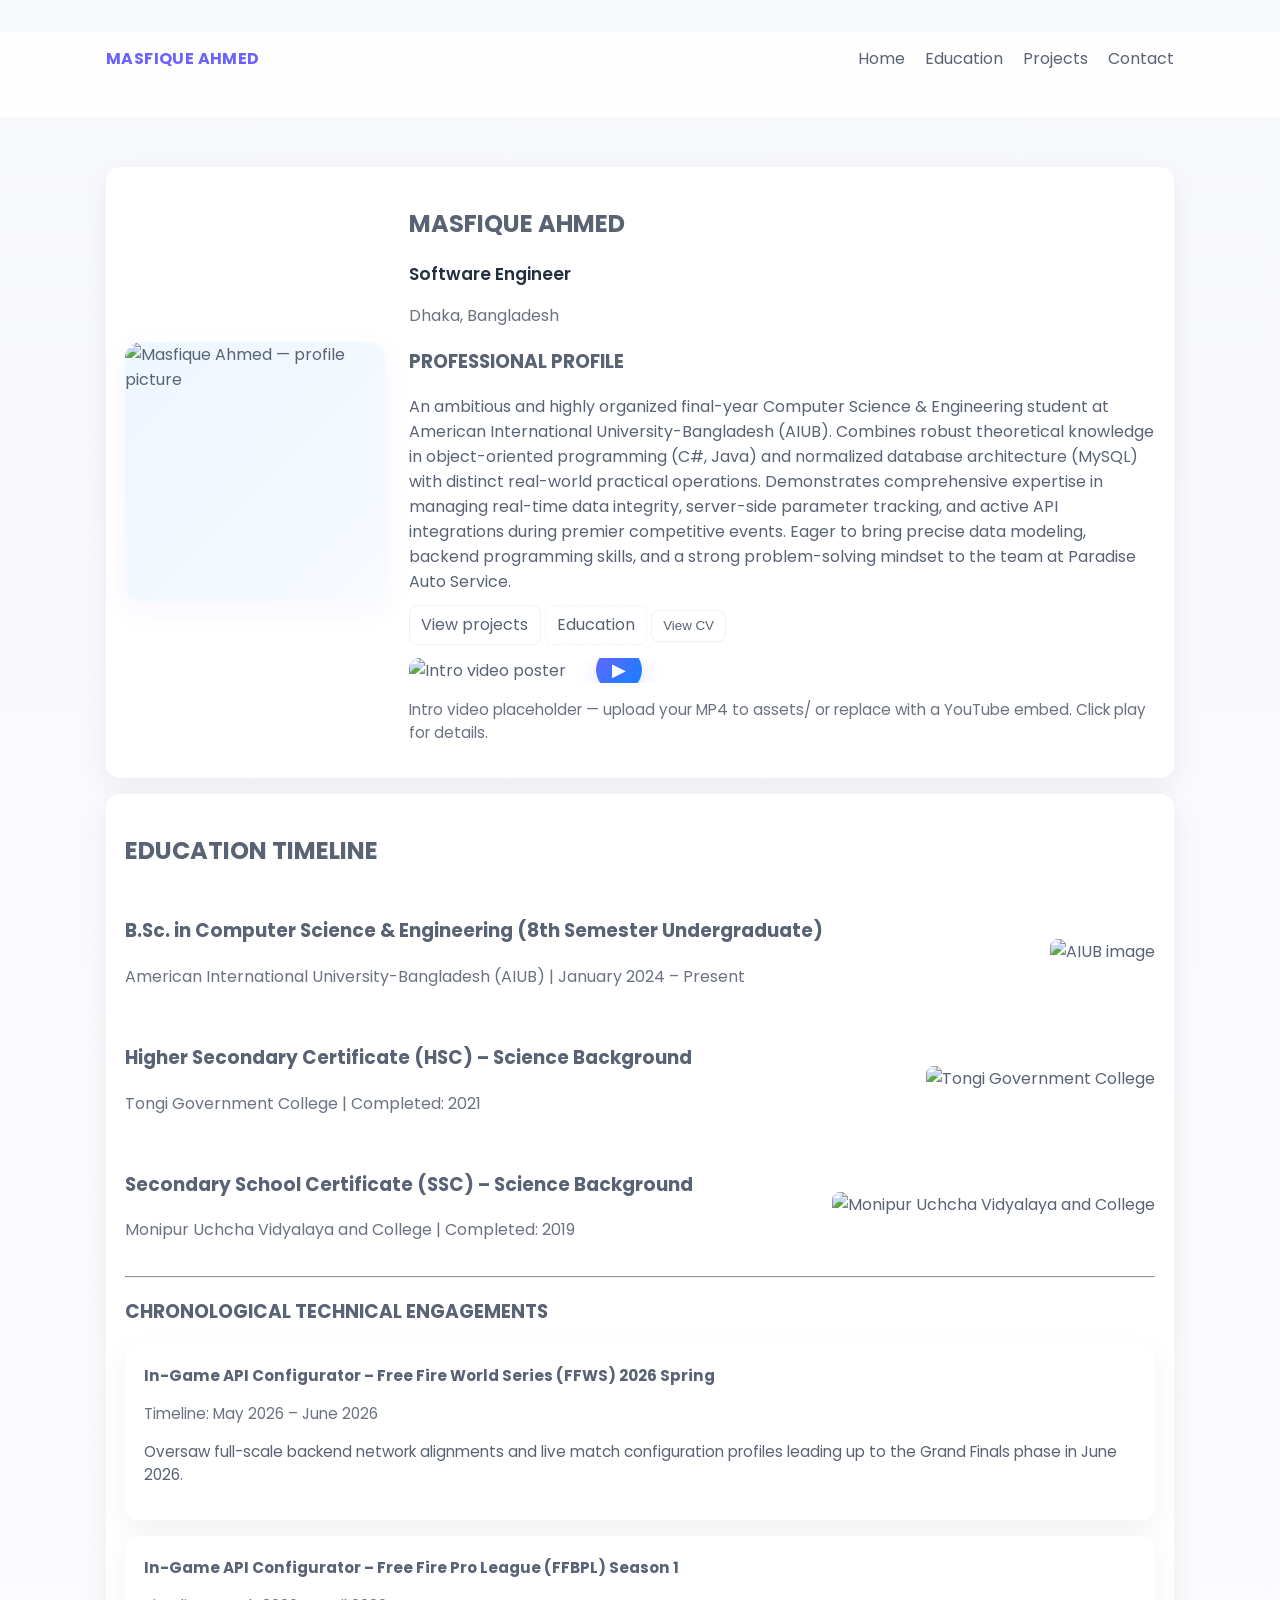
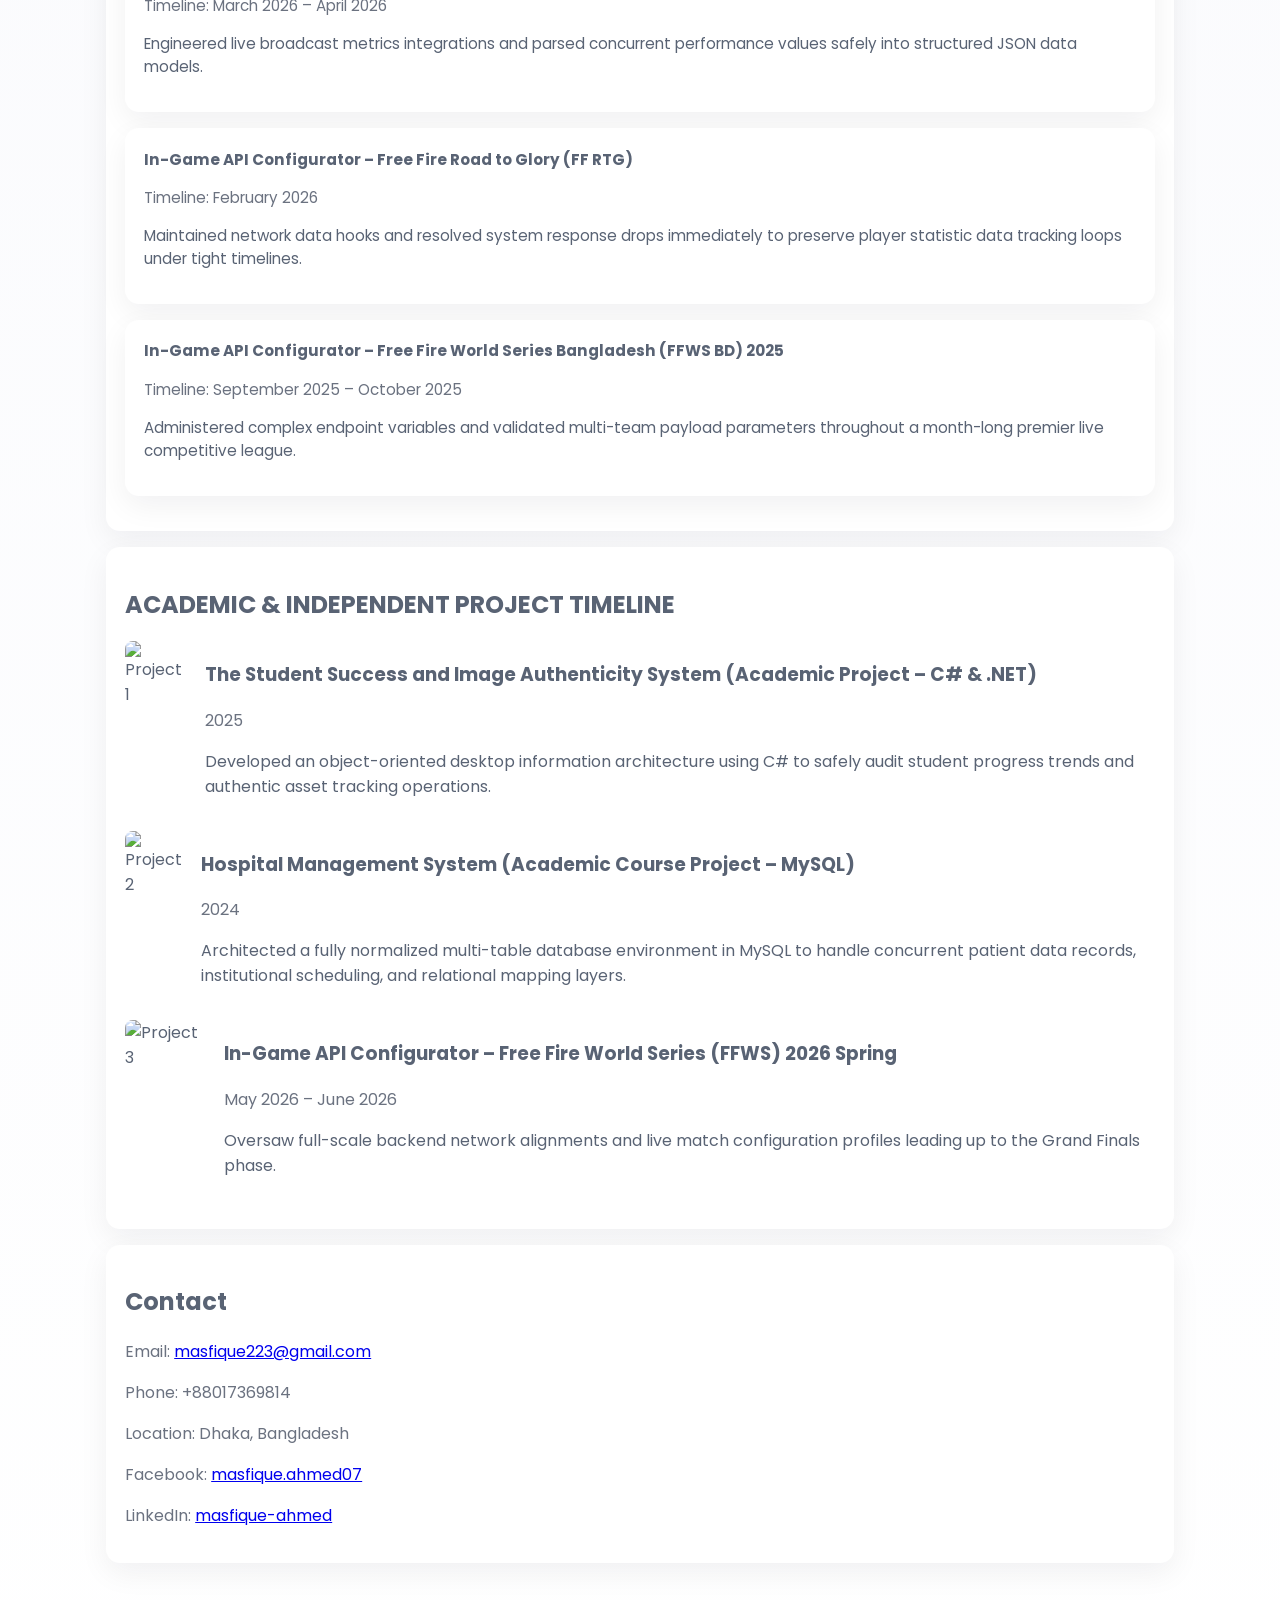
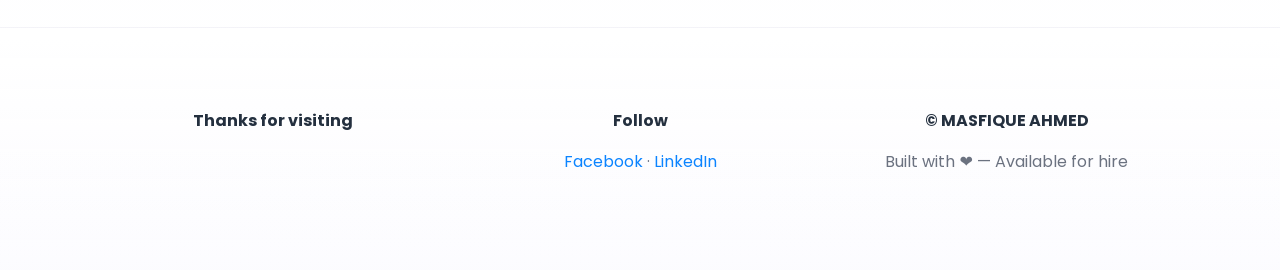
==== commit 3c145b72: "Serve responsive avatar on mobile, remove footer contact and add 'Thanks for visiting'" ====
--- a/index.html
+++ b/index.html
@@ -28,7 +28,11 @@
     <section id="home" class="hero card">
       <div class="hero-left" data-aos="fade-right">
         <div class="avatar-wrap">
-          <img id="profileImage" src="assets/profile.jpg" alt="Masfique Ahmed — profile picture" />
+          <picture>
+            <source srcset="assets/profile-400.webp" type="image/webp" media="(max-width:480px)">
+            <source srcset="assets/profile-400.jpg" media="(max-width:480px)">
+            <img id="profileImage" src="assets/profile.jpg" alt="Masfique Ahmed — profile picture" width="800" height="800" />
+          </picture>
         </div>
       </div>
 
@@ -167,10 +171,7 @@
   <footer class="footer footer-full" aria-label="Site footer">
     <div class="container footer-inner">
       <div class="footer-left">
-        <strong>Contact</strong>
-        <p class="muted">Email: <a href="mailto:masfique223@gmail.com">masfique223@gmail.com</a></p>
-        <p class="muted">Phone: +88017369814</p>
-        <p class="muted">Location: Dhaka, Bangladesh</p>
+        <strong>Thanks for visiting</strong>
       </div>
       <div class="footer-center">
         <strong>Follow</strong>
